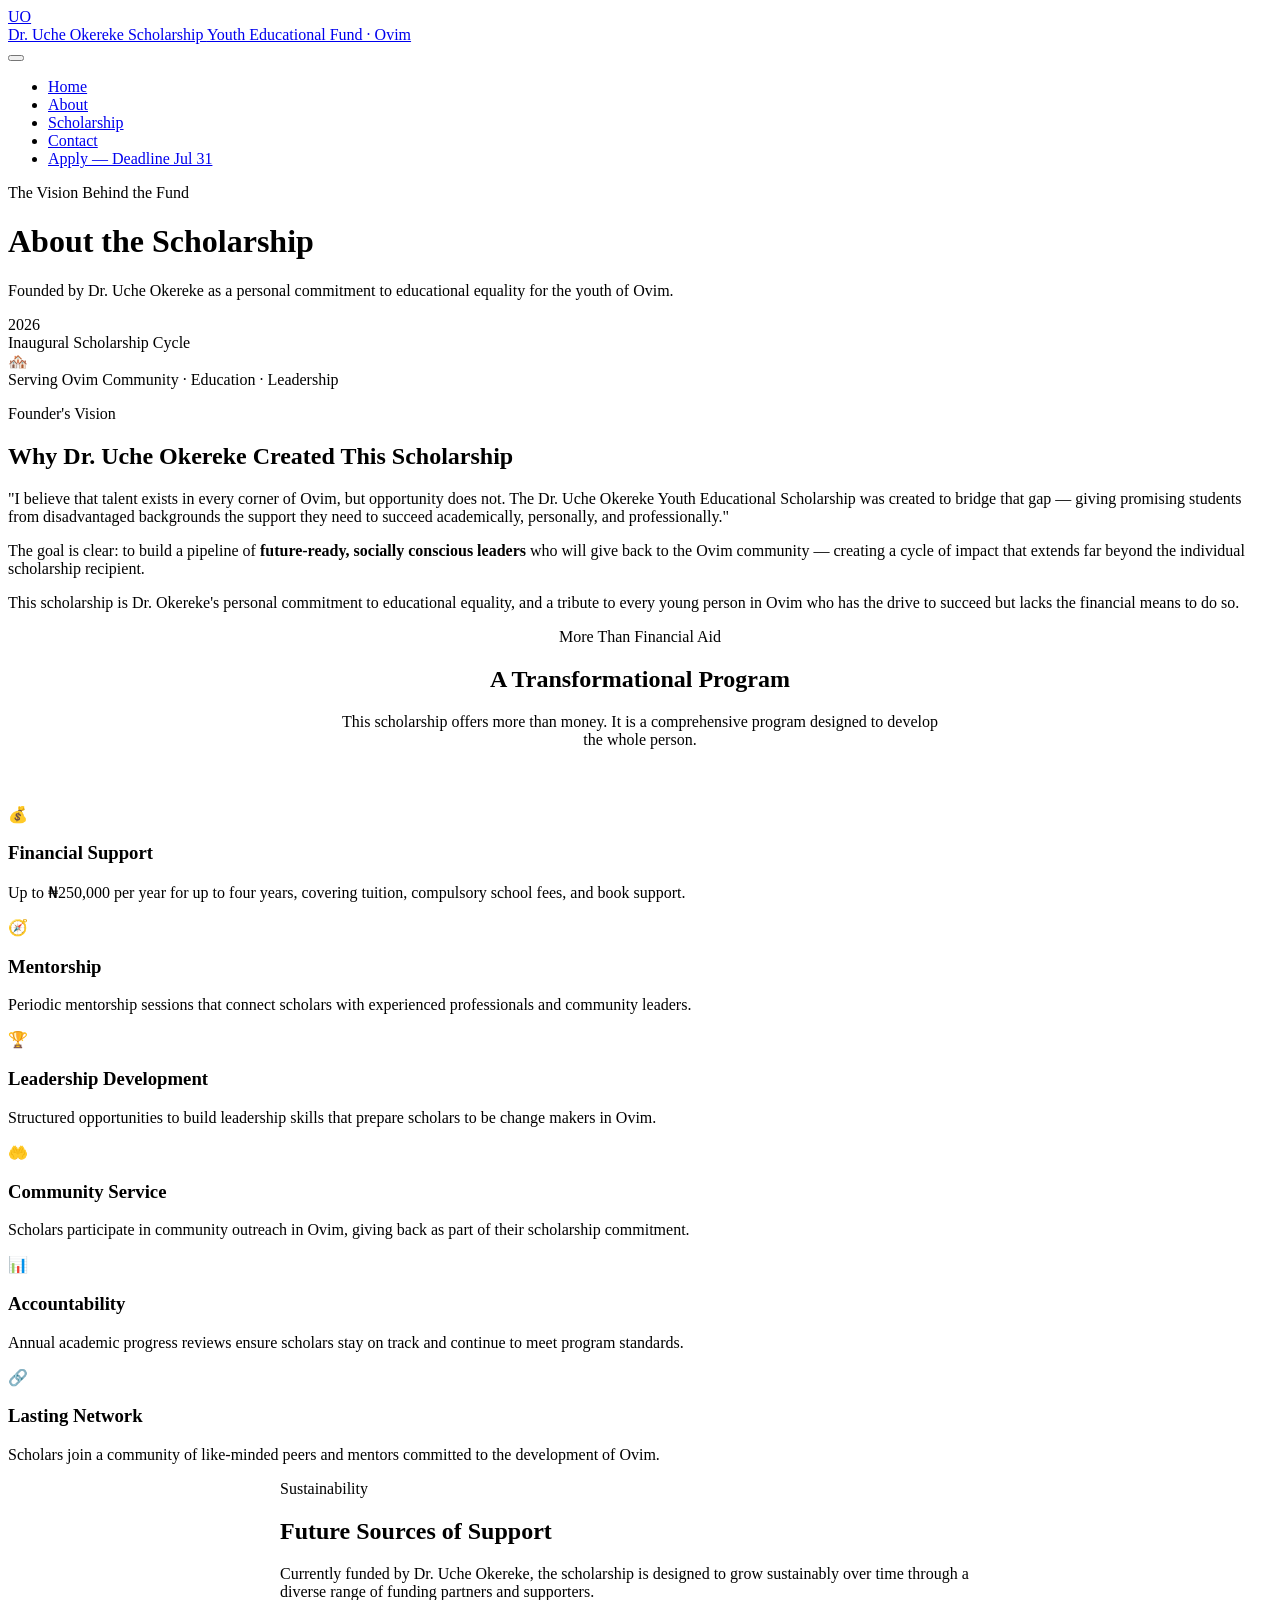
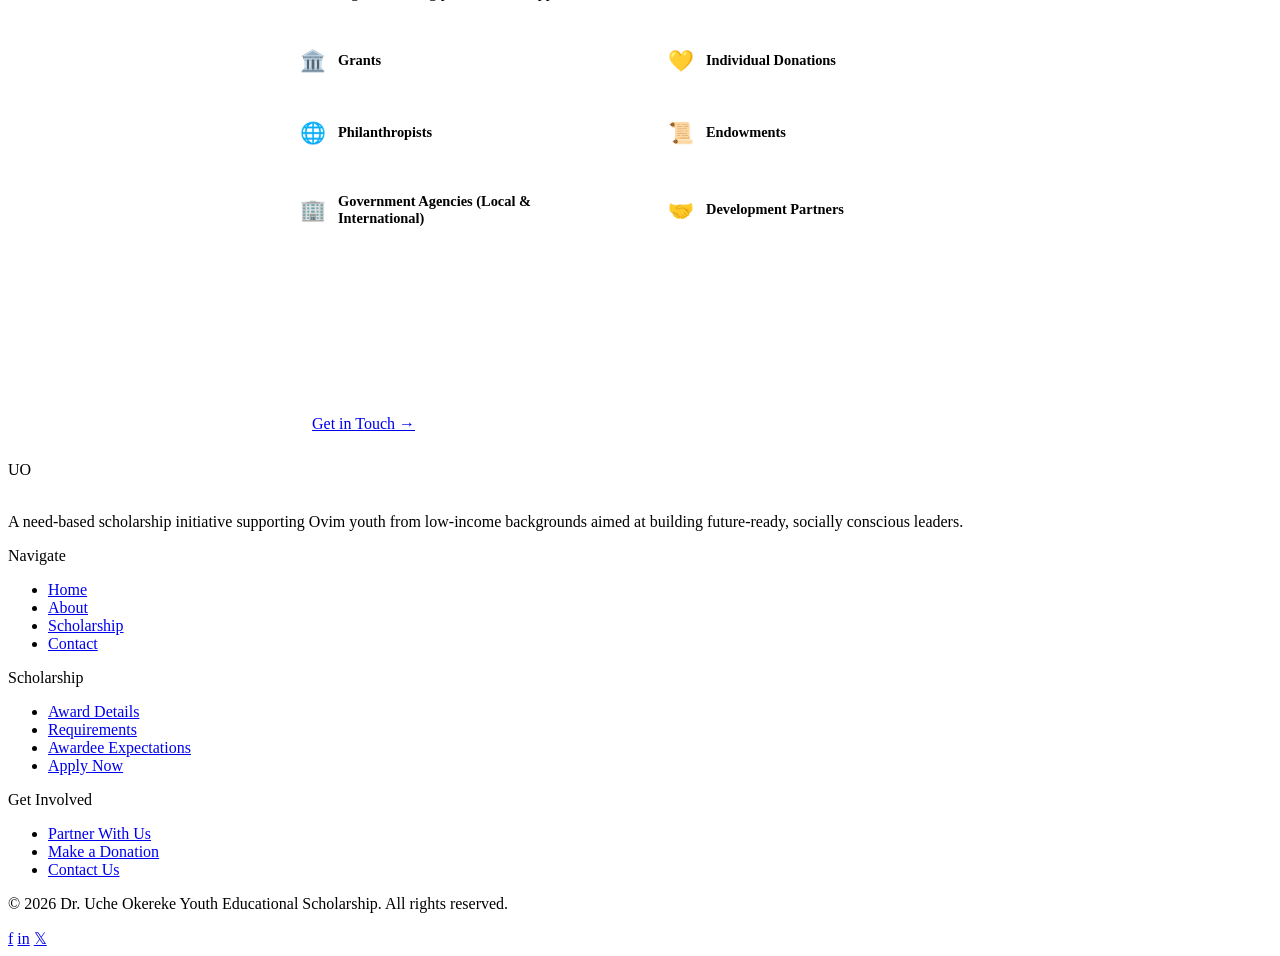
==== about.html @ 8c052008 "changes" ====
<!DOCTYPE html>
<html lang="en">
<head>
  <meta charset="UTF-8" />
  <meta name="viewport" content="width=device-width, initial-scale=1.0" />
  <title>About — Dr. Uche Okereke Youth Educational Scholarship</title>
  <meta name="description" content="Learn about Dr. Uche Okereke's vision to bridge the opportunity gap for Ovim youth through education." />
  <link rel="stylesheet" href="css/styles.css" />
  <link rel="icon" href="data:image/svg+xml,<svg xmlns='http://www.w3.org/2000/svg' viewBox='0 0 32 32'><rect width='32' height='32' rx='8' fill='%236c3fc5'/><text y='24' x='5' font-size='22'>🎓</text></svg>" />
</head>
<body>

  <nav class="navbar" role="navigation" aria-label="Main navigation">
    <div class="container">
      <a href="/" class="nav-logo">
        <div class="nav-logo__icon">UO</div>
        <div class="nav-logo__text">
          Dr. Uche Okereke Scholarship
          <span>Youth Educational Fund · Ovim</span>
        </div>
      </a>
      <button class="nav-toggle" id="navToggle" aria-label="Toggle menu" aria-expanded="false">
        <span></span><span></span><span></span>
      </button>
      <ul class="nav-links" id="navLinks" role="list">
        <li><a href="/">Home</a></li>
        <li><a href="/about" class="active">About</a></li>
        <li><a href="/scholarship">Scholarship</a></li>
        <li><a href="/contact">Contact</a></li>
        <li><a href="/application" class="btn btn--primary">Apply — Deadline Jul 31</a></li>
      </ul>
    </div>
  </nav>


  <div class="page-hero">
    <div class="container">
      <p class="eyebrow eyebrow--white">The Vision Behind the Fund</p>
      <h1>About the Scholarship</h1>
      <p>Founded by Dr. Uche Okereke as a personal commitment to educational equality for the youth of Ovim.</p>
    </div>
  </div>


  <!-- FOUNDER'S MESSAGE -->
  <section class="section">
    <div class="container">
      <div class="about-grid">

        <div class="about__visual fade-up">
          <div class="about__card">
            <div class="about__card-num">2026</div>
            <div class="about__card-label">Inaugural Scholarship Cycle</div>
          </div>
          <div class="about__badge">
            <div class="about__badge-icon">🏘️</div>
            <div class="about__badge-text">
              Serving Ovim
              <span>Community · Education · Leadership</span>
            </div>
          </div>
        </div>

        <div class="about__text fade-up">
          <p class="eyebrow">Founder's Vision</p>
          <h2>Why Dr. Uche Okereke Created This Scholarship</h2>
          <p>
            "I believe that talent exists in every corner of Ovim, but opportunity does not.
            The Dr. Uche Okereke Youth Educational Scholarship was created to bridge that gap —
            giving promising students from disadvantaged backgrounds the support they need to
            succeed academically, personally, and professionally."
          </p>
          <p>
            The goal is clear: to build a pipeline of <strong>future-ready, socially conscious leaders</strong>
            who will give back to the Ovim community — creating a cycle of impact that extends far
            beyond the individual scholarship recipient.
          </p>
          <p>
            This scholarship is Dr. Okereke's personal commitment to educational equality,
            and a tribute to every young person in Ovim who has the drive to succeed but
            lacks the financial means to do so.
          </p>
        </div>

      </div>
    </div>
  </section>


  <!-- WHAT MAKES IT DIFFERENT -->
  <section class="section section--alt">
    <div class="container">
      <div style="text-align:center;max-width:600px;margin:0 auto 56px;" class="fade-up">
        <p class="eyebrow">More Than Financial Aid</p>
        <h2>A Transformational Program</h2>
        <p>This scholarship offers more than money. It is a comprehensive program designed to develop the whole person.</p>
      </div>

      <div class="eligibility-grid fade-up-stagger">
        <div class="eligibility-card">
          <div class="eligibility-card__icon">💰</div>
          <h3>Financial Support</h3>
          <p>Up to ₦250,000 per year for up to four years, covering tuition, compulsory school fees, and book support.</p>
        </div>
        <div class="eligibility-card">
          <div class="eligibility-card__icon">🧭</div>
          <h3>Mentorship</h3>
          <p>Periodic mentorship sessions that connect scholars with experienced professionals and community leaders.</p>
        </div>
        <div class="eligibility-card">
          <div class="eligibility-card__icon">🏆</div>
          <h3>Leadership Development</h3>
          <p>Structured opportunities to build leadership skills that prepare scholars to be change makers in Ovim.</p>
        </div>
        <div class="eligibility-card">
          <div class="eligibility-card__icon">🤲</div>
          <h3>Community Service</h3>
          <p>Scholars participate in community outreach in Ovim, giving back as part of their scholarship commitment.</p>
        </div>
        <div class="eligibility-card">
          <div class="eligibility-card__icon">📊</div>
          <h3>Accountability</h3>
          <p>Annual academic progress reviews ensure scholars stay on track and continue to meet program standards.</p>
        </div>
        <div class="eligibility-card">
          <div class="eligibility-card__icon">🔗</div>
          <h3>Lasting Network</h3>
          <p>Scholars join a community of like-minded peers and mentors committed to the development of Ovim.</p>
        </div>
      </div>
    </div>
  </section>


  <!-- FUTURE OF THE FUND -->
  <section class="section">
    <div class="container">
      <div style="max-width:720px;margin:0 auto;" class="fade-up">
        <p class="eyebrow">Sustainability</p>
        <h2>Future Sources of Support</h2>
        <p style="margin-bottom:32px;">
          Currently funded by Dr. Uche Okereke, the scholarship is designed to grow sustainably
          over time through a diverse range of funding partners and supporters.
        </p>

        <div style="display:grid;grid-template-columns:1fr 1fr;gap:16px;">
          <div style="display:flex;align-items:center;gap:12px;padding:16px 20px;background:var(--off-white);border:1px solid var(--border);border-radius:var(--radius-sm);">
            <span style="font-size:1.3rem;">🏛️</span>
            <span style="font-weight:600;font-size:0.9rem;color:var(--text-dark);">Grants</span>
          </div>
          <div style="display:flex;align-items:center;gap:12px;padding:16px 20px;background:var(--off-white);border:1px solid var(--border);border-radius:var(--radius-sm);">
            <span style="font-size:1.3rem;">💛</span>
            <span style="font-weight:600;font-size:0.9rem;color:var(--text-dark);">Individual Donations</span>
          </div>
          <div style="display:flex;align-items:center;gap:12px;padding:16px 20px;background:var(--off-white);border:1px solid var(--border);border-radius:var(--radius-sm);">
            <span style="font-size:1.3rem;">🌐</span>
            <span style="font-weight:600;font-size:0.9rem;color:var(--text-dark);">Philanthropists</span>
          </div>
          <div style="display:flex;align-items:center;gap:12px;padding:16px 20px;background:var(--off-white);border:1px solid var(--border);border-radius:var(--radius-sm);">
            <span style="font-size:1.3rem;">📜</span>
            <span style="font-weight:600;font-size:0.9rem;color:var(--text-dark);">Endowments</span>
          </div>
          <div style="display:flex;align-items:center;gap:12px;padding:16px 20px;background:var(--off-white);border:1px solid var(--border);border-radius:var(--radius-sm);">
            <span style="font-size:1.3rem;">🏢</span>
            <span style="font-weight:600;font-size:0.9rem;color:var(--text-dark);">Government Agencies (Local &amp; International)</span>
          </div>
          <div style="display:flex;align-items:center;gap:12px;padding:16px 20px;background:var(--off-white);border:1px solid var(--border);border-radius:var(--radius-sm);">
            <span style="font-size:1.3rem;">🤝</span>
            <span style="font-weight:600;font-size:0.9rem;color:var(--text-dark);">Development Partners</span>
          </div>
        </div>

        <div style="margin-top:32px;padding:28px 32px;background:linear-gradient(135deg,var(--royal-blue),var(--vivid-purple));border-radius:var(--radius-md);color:white;">
          <h3 style="color:white;margin-bottom:10px;">Want to Support the Fund?</h3>
          <p style="color:rgba(255,255,255,0.85);margin-bottom:20px;font-size:0.95rem;">
            Partner with us to help more Ovim youth access the education they deserve.
            Every contribution, large or small, changes a life.
          </p>
          <a href="/contact" class="btn btn--white">Get in Touch →</a>
        </div>
      </div>
    </div>
  </section>


  <!-- FOOTER -->
  <footer class="footer">
    <div class="container">
      <div class="footer-grid">
        <div class="footer-brand">
          <div class="nav-logo" style="margin-bottom:12px;">
            <div class="nav-logo__icon">UO</div>
            <div class="nav-logo__text" style="color:white;">
              Dr. Uche Okereke Scholarship
              <span style="color:rgba(255,255,255,0.4);">Youth Educational Fund · Ovim</span>
            </div>
          </div>
          <p>A need-based scholarship initiative supporting Ovim youth from low-income backgrounds aimed at building future-ready, socially conscious leaders.</p>
        </div>
        <div>
          <div class="footer-col__title">Navigate</div>
          <ul class="footer-col__links">
            <li><a href="/">Home</a></li>
            <li><a href="/about">About</a></li>
            <li><a href="/scholarship">Scholarship</a></li>
            <li><a href="/contact">Contact</a></li>
          </ul>
        </div>
        <div>
          <div class="footer-col__title">Scholarship</div>
          <ul class="footer-col__links">
            <li><a href="/scholarship">Award Details</a></li>
            <li><a href="/scholarship#requirements">Requirements</a></li>
            <li><a href="/scholarship#expectations">Awardee Expectations</a></li>
            <li><a href="/application">Apply Now</a></li>
          </ul>
        </div>
        <div>
          <div class="footer-col__title">Get Involved</div>
          <ul class="footer-col__links">
            <li><a href="/contact">Partner With Us</a></li>
            <li><a href="/contact">Make a Donation</a></li>
            <li><a href="/contact">Contact Us</a></li>
          </ul>
        </div>
      </div>
      <div class="footer-bottom">
        <p>© 2026 Dr. Uche Okereke Youth Educational Scholarship. All rights reserved.</p>
        <div class="social-links">
          <a href="#" class="social-link" aria-label="Facebook">f</a>
          <a href="#" class="social-link" aria-label="Instagram">in</a>
          <a href="#" class="social-link" aria-label="Twitter">𝕏</a>
        </div>
      </div>
    </div>
  </footer>

  <script src="js/main.js"></script>
</body>
</html>
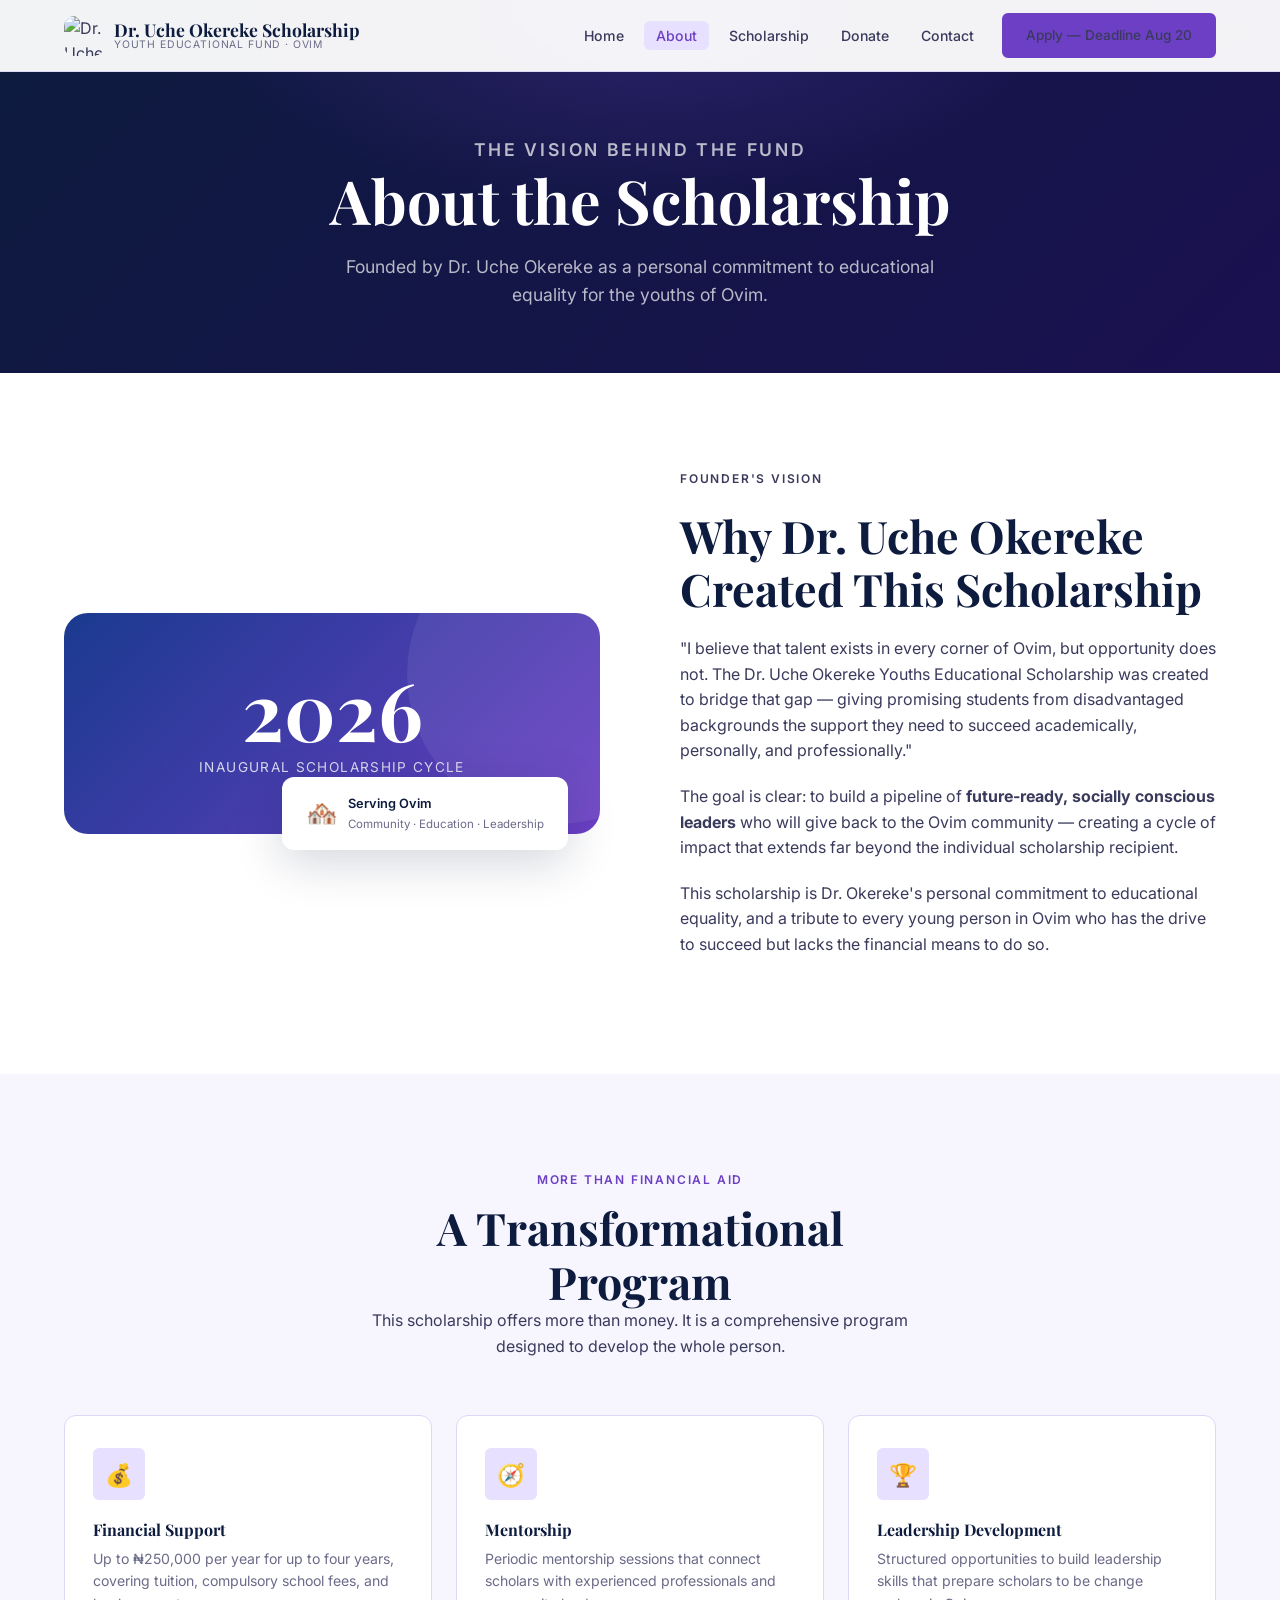
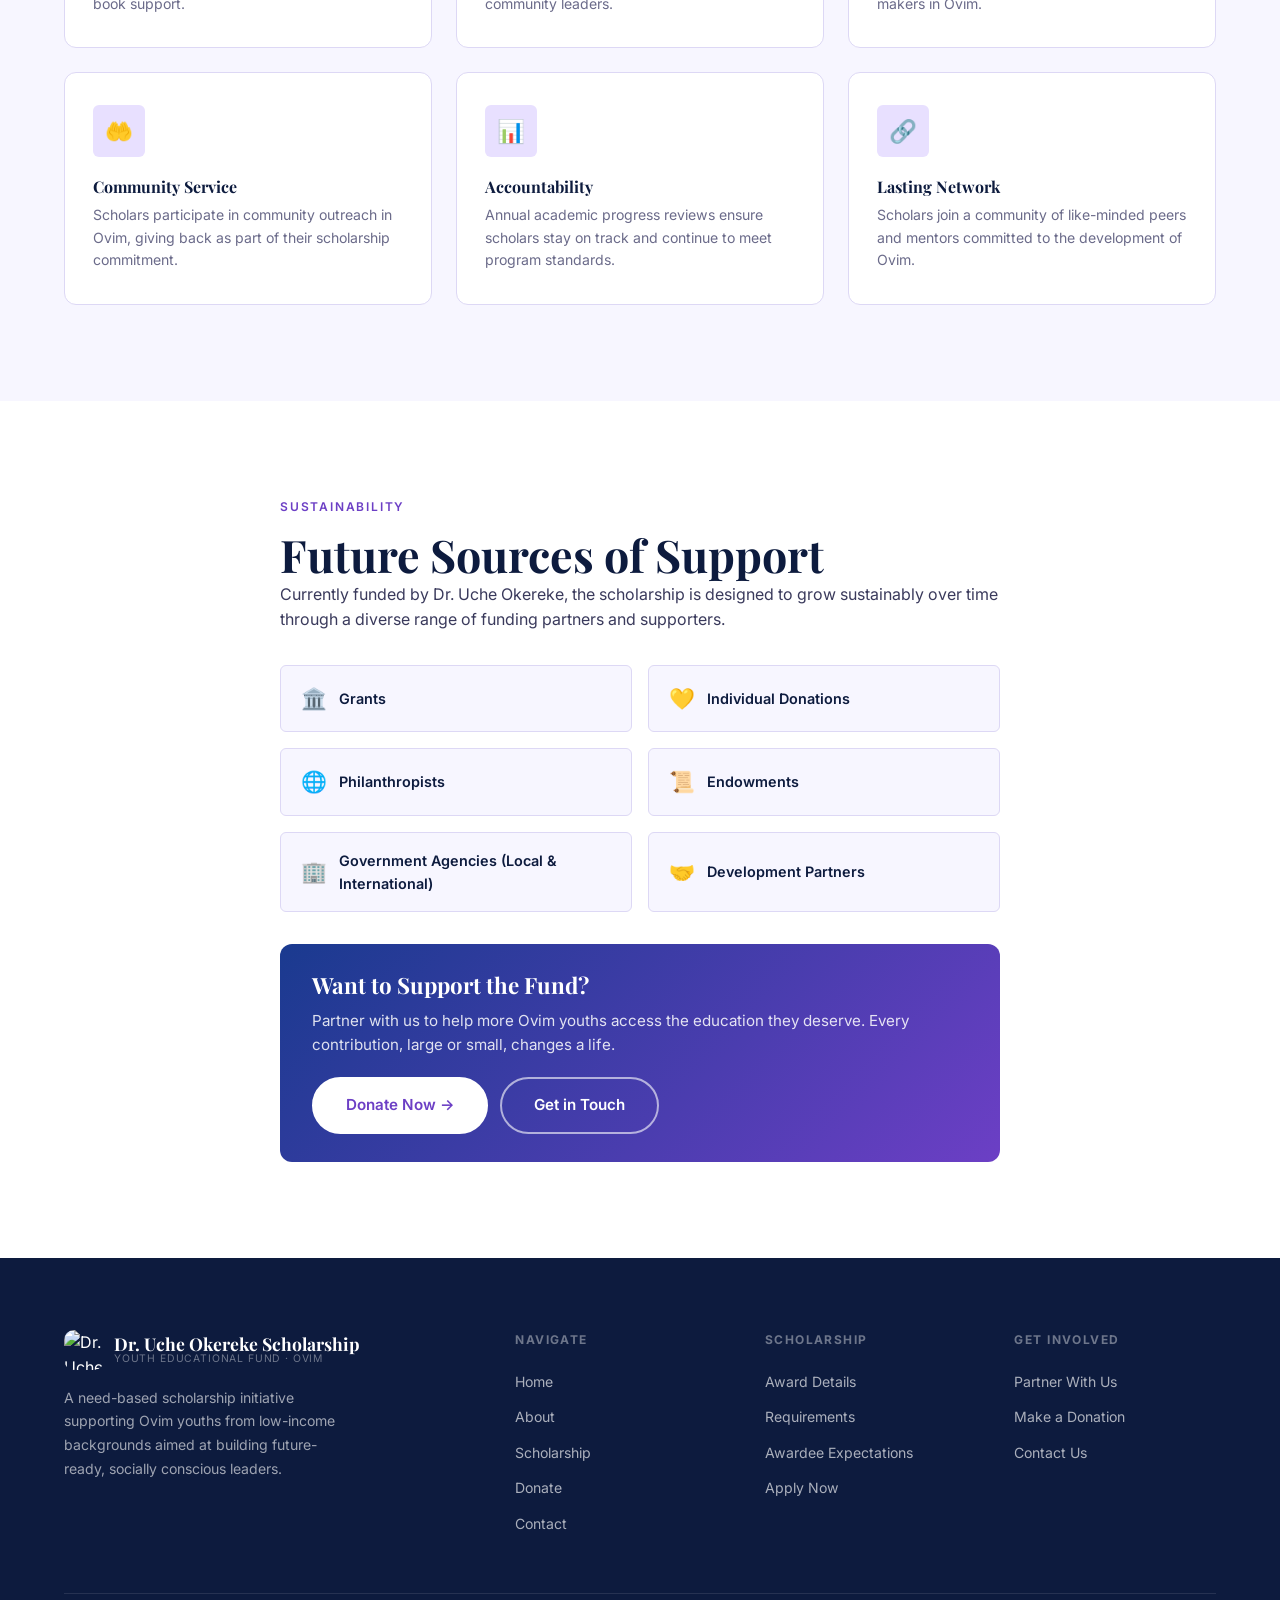
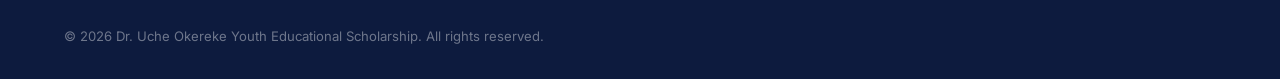
==== commit 9dee3872: "cropped white bg favicon" ====
--- a/about.html
+++ b/about.html
@@ -6,14 +6,15 @@
   <title>About — Dr. Uche Okereke Youth Educational Scholarship</title>
   <meta name="description" content="Learn about Dr. Uche Okereke's vision to bridge the opportunity gap for Ovim youth through education." />
   <link rel="stylesheet" href="css/styles.css" />
-  <link rel="icon" href="data:image/svg+xml,<svg xmlns='http://www.w3.org/2000/svg' viewBox='0 0 32 32'><rect width='32' height='32' rx='8' fill='%236c3fc5'/><text y='24' x='5' font-size='22'>🎓</text></svg>" />
+  <link rel="icon" type="image/png" sizes="32x32" href="/assets/favicon-32x32.png">
+  <link rel="icon" type="image/png" sizes="16x16" href="/assets/favicon-16x16.png">
 </head>
 <body>
 
   <nav class="navbar" role="navigation" aria-label="Main navigation">
     <div class="container">
       <a href="/" class="nav-logo">
-        <div class="nav-logo__icon">UO</div>
+        <div class="nav-logo__icon"><img src="/assets/favicon-32x32.png" alt="Dr. Uche Okereke Scholarship logo" width="40" height="40"></div>
         <div class="nav-logo__text">
           Dr. Uche Okereke Scholarship
           <span>Youth Educational Fund · Ovim</span>
@@ -26,8 +27,9 @@
         <li><a href="/">Home</a></li>
         <li><a href="/about" class="active">About</a></li>
         <li><a href="/scholarship">Scholarship</a></li>
+        <li><a href="/donate">Donate</a></li>
         <li><a href="/contact">Contact</a></li>
-        <li><a href="/application" class="btn btn--primary">Apply — Deadline Jul 31</a></li>
+        <li><a href="/application" class="btn btn--primary">Apply — Deadline Aug 20</a></li>
       </ul>
     </div>
   </nav>
@@ -37,7 +39,7 @@
     <div class="container">
       <p class="eyebrow eyebrow--white">The Vision Behind the Fund</p>
       <h1>About the Scholarship</h1>
-      <p>Founded by Dr. Uche Okereke as a personal commitment to educational equality for the youth of Ovim.</p>
+      <p>Founded by Dr. Uche Okereke as a personal commitment to educational equality for the youths of Ovim.</p>
     </div>
   </div>
 
@@ -66,7 +68,7 @@
           <h2>Why Dr. Uche Okereke Created This Scholarship</h2>
           <p>
             "I believe that talent exists in every corner of Ovim, but opportunity does not.
-            The Dr. Uche Okereke Youth Educational Scholarship was created to bridge that gap —
+            The Dr. Uche Okereke Youths Educational Scholarship was created to bridge that gap —
             giving promising students from disadvantaged backgrounds the support they need to
             succeed academically, personally, and professionally."
           </p>
@@ -173,10 +175,13 @@
         <div style="margin-top:32px;padding:28px 32px;background:linear-gradient(135deg,var(--royal-blue),var(--vivid-purple));border-radius:var(--radius-md);color:white;">
           <h3 style="color:white;margin-bottom:10px;">Want to Support the Fund?</h3>
           <p style="color:rgba(255,255,255,0.85);margin-bottom:20px;font-size:0.95rem;">
-            Partner with us to help more Ovim youth access the education they deserve.
+            Partner with us to help more Ovim youths access the education they deserve.
             Every contribution, large or small, changes a life.
           </p>
-          <a href="/contact" class="btn btn--white">Get in Touch →</a>
+          <div style="display:flex;gap:12px;flex-wrap:wrap;">
+            <a href="/donate" class="btn btn--white">Donate Now →</a>
+            <a href="/contact" class="btn btn--outline-white">Get in Touch</a>
+          </div>
         </div>
       </div>
     </div>
@@ -189,13 +194,13 @@
       <div class="footer-grid">
         <div class="footer-brand">
           <div class="nav-logo" style="margin-bottom:12px;">
-            <div class="nav-logo__icon">UO</div>
+            <div class="nav-logo__icon"><img src="/assets/favicon-32x32.png" alt="Dr. Uche Okereke Scholarship logo" width="40" height="40"></div>
             <div class="nav-logo__text" style="color:white;">
               Dr. Uche Okereke Scholarship
               <span style="color:rgba(255,255,255,0.4);">Youth Educational Fund · Ovim</span>
             </div>
           </div>
-          <p>A need-based scholarship initiative supporting Ovim youth from low-income backgrounds aimed at building future-ready, socially conscious leaders.</p>
+          <p>A need-based scholarship initiative supporting Ovim youths from low-income backgrounds aimed at building future-ready, socially conscious leaders.</p>
         </div>
         <div>
           <div class="footer-col__title">Navigate</div>
@@ -203,7 +208,8 @@
             <li><a href="/">Home</a></li>
             <li><a href="/about">About</a></li>
             <li><a href="/scholarship">Scholarship</a></li>
-            <li><a href="/contact">Contact</a></li>
+            <li><a href="/donate">Donate</a></li>
+        <li><a href="/contact">Contact</a></li>
           </ul>
         </div>
         <div>
@@ -219,18 +225,18 @@
           <div class="footer-col__title">Get Involved</div>
           <ul class="footer-col__links">
             <li><a href="/contact">Partner With Us</a></li>
-            <li><a href="/contact">Make a Donation</a></li>
+            <li><a href="/donate">Make a Donation</a></li>
             <li><a href="/contact">Contact Us</a></li>
           </ul>
         </div>
       </div>
       <div class="footer-bottom">
         <p>© 2026 Dr. Uche Okereke Youth Educational Scholarship. All rights reserved.</p>
-        <div class="social-links">
+        <!--<div class="social-links">
           <a href="#" class="social-link" aria-label="Facebook">f</a>
           <a href="#" class="social-link" aria-label="Instagram">in</a>
           <a href="#" class="social-link" aria-label="Twitter">𝕏</a>
-        </div>
+        </div>-->
       </div>
     </div>
   </footer>
--- a/css/styles.css
+++ b/css/styles.css
@@ -0,0 +1,978 @@
+/* ============================================================
+   SCHOLARSHIP FOUNDATION — Global Styles
+   Color Scheme: Blue · Purple · White
+   ============================================================ */
+
+/* ---------- Google Fonts ---------- */
+@import url('https://fonts.googleapis.com/css2?family=Playfair+Display:wght@600;700&family=Inter:wght@300;400;500;600&display=swap');
+
+/* ---------- CSS Variables ---------- */
+:root {
+  --deep-navy:    #0d1b3e;   /* primary dark */
+  --royal-blue:   #1a3a8f;   /* primary blue */
+  --mid-blue:     #2756c8;   /* accent blue */
+  --vivid-purple: #6c3fc5;   /* signature purple */
+  --soft-purple:  #9b72e8;   /* light purple */
+  --lavender:     #e8e0ff;   /* tint / background accent */
+  --white:        #ffffff;
+  --off-white:    #f7f6ff;   /* very subtle purple tint */
+  --text-dark:    #0d1b3e;
+  --text-body:    #3a3a5c;
+  --text-muted:   #6b6b8a;
+  --border:       #ddd8f5;
+
+  --display-font: 'Playfair Display', Georgia, serif;
+  --body-font:    'Inter', system-ui, sans-serif;
+
+  --radius-sm: 6px;
+  --radius-md: 12px;
+  --radius-lg: 24px;
+  --shadow:    0 4px 24px rgba(108, 63, 197, 0.12);
+  --shadow-lg: 0 12px 48px rgba(13, 27, 62, 0.18);
+
+  --nav-height: 72px;
+  --max-width:  1200px;
+}
+
+/* ---------- Reset ---------- */
+*, *::before, *::after { box-sizing: border-box; margin: 0; padding: 0; }
+html { scroll-behavior: smooth; }
+body {
+  font-family: var(--body-font);
+  color: var(--text-body);
+  background: var(--white);
+  line-height: 1.6;
+  -webkit-font-smoothing: antialiased;
+}
+img { max-width: 100%; display: block; }
+a { color: inherit; text-decoration: none; }
+ul { list-style: none; }
+
+/* ---------- Utility ---------- */
+.container { width: 90%; max-width: var(--max-width); margin: 0 auto; }
+.section { padding: 96px 0; }
+.section--alt { background: var(--off-white); }
+.section--dark { background: var(--deep-navy); color: var(--white); }
+
+.eyebrow {
+  font-family: var(--body-font);
+  font-size: 0.75rem;
+  font-weight: 600;
+  letter-spacing: 0.15em;
+  text-transform: uppercase;
+  color: var(--vivid-purple);
+  margin-bottom: 12px;
+}
+.eyebrow--white { color: var(--soft-purple); }
+
+h1, h2, h3, h4 { font-family: var(--display-font); color: var(--text-dark); line-height: 1.2; }
+.section--dark h1,
+.section--dark h2,
+.section--dark h3 { color: var(--white); }
+
+h1 { font-size: clamp(2.4rem, 5vw, 3.8rem); }
+h2 { font-size: clamp(1.8rem, 3.5vw, 2.8rem); }
+h3 { font-size: 1.4rem; }
+
+p { font-size: 1rem; color: var(--text-body); }
+.section--dark p { color: rgba(255,255,255,0.8); }
+
+/* ---------- Buttons ---------- */
+.btn {
+  display: inline-flex;
+  align-items: center;
+  gap: 8px;
+  padding: 14px 32px;
+  border-radius: 50px;
+  font-family: var(--body-font);
+  font-size: 0.95rem;
+  font-weight: 600;
+  cursor: pointer;
+  border: 2px solid transparent;
+  transition: all 0.25s ease;
+  white-space: nowrap;
+}
+.btn--primary {
+  background: var(--vivid-purple);
+  color: var(--white);
+  border-color: var(--vivid-purple);
+}
+.btn--primary:hover {
+  background: #5a2fa8;
+  border-color: #5a2fa8;
+  transform: translateY(-2px);
+  box-shadow: 0 8px 24px rgba(108,63,197,0.35);
+}
+.btn--outline {
+  background: transparent;
+  color: var(--vivid-purple);
+  border-color: var(--vivid-purple);
+}
+.btn--outline:hover {
+  background: var(--vivid-purple);
+  color: var(--white);
+  transform: translateY(-2px);
+}
+.btn--white {
+  background: var(--white);
+  color: var(--vivid-purple);
+  border-color: var(--white);
+}
+.btn--white:hover {
+  background: var(--lavender);
+  transform: translateY(-2px);
+}
+.btn--outline-white {
+  background: transparent;
+  color: var(--white);
+  border-color: rgba(255,255,255,0.6);
+}
+.btn--outline-white:hover {
+  background: rgba(255,255,255,0.12);
+  border-color: var(--white);
+}
+
+/* ---------- Navigation ---------- */
+.navbar {
+  position: fixed;
+  top: 0; left: 0; right: 0;
+  height: var(--nav-height);
+  background: rgba(255,255,255,0.95);
+  backdrop-filter: blur(12px);
+  -webkit-backdrop-filter: blur(12px);
+  border-bottom: 1px solid var(--border);
+  z-index: 1000;
+  display: flex;
+  align-items: center;
+}
+.navbar .container {
+  display: flex;
+  align-items: center;
+  justify-content: space-between;
+  width: 90%;
+}
+.nav-logo {
+  display: flex;
+  align-items: center;
+  gap: 10px;
+}
+.nav-logo__icon {
+  width: 40px; height: 40px;
+  border-radius: 10px;
+  display: flex; align-items: center; justify-content: center;
+  overflow: hidden;
+  flex-shrink: 0;
+}
+.nav-logo__icon img {
+  width: 100%; height: 100%;
+  object-fit: cover;
+  display: block;
+}
+.nav-logo__text {
+  font-family: var(--display-font);
+  font-size: 1.1rem;
+  font-weight: 700;
+  color: var(--deep-navy);
+  line-height: 1.1;
+}
+.nav-logo__text span { display: block; font-size: 0.65rem; font-family: var(--body-font); color: var(--text-muted); font-weight: 400; letter-spacing: 0.08em; text-transform: uppercase; }
+
+.nav-links {
+  display: flex;
+  align-items: center;
+  gap: 8px;
+}
+.nav-links a {
+  font-size: 0.88rem;
+  font-weight: 500;
+  color: var(--text-body);
+  padding: 6px 12px;
+  border-radius: var(--radius-sm);
+  transition: all 0.2s;
+}
+.nav-links a:hover, .nav-links a.active {
+  color: var(--vivid-purple);
+  background: var(--lavender);
+}
+.nav-links .btn { margin-left: 8px; padding: 10px 22px; font-size: 0.85rem; }
+
+.nav-toggle {
+  display: none;
+  background: none; border: none; cursor: pointer;
+  flex-direction: column; gap: 5px; padding: 4px;
+}
+.nav-toggle span {
+  display: block; width: 24px; height: 2px;
+  background: var(--deep-navy);
+  transition: all 0.3s;
+  border-radius: 2px;
+}
+
+/* ---------- Hero ---------- */
+.hero {
+  min-height: 100vh;
+  display: flex;
+  align-items: center;
+  position: relative;
+  overflow: hidden;
+  padding-top: var(--nav-height);
+  background: linear-gradient(135deg, var(--deep-navy) 0%, #1a1050 50%, #2d1280 100%);
+}
+.hero::before {
+  content: '';
+  position: absolute;
+  inset: 0;
+  background:
+    radial-gradient(ellipse 60% 60% at 80% 20%, rgba(108,63,197,0.35) 0%, transparent 60%),
+    radial-gradient(ellipse 40% 50% at 20% 80%, rgba(27,58,143,0.4) 0%, transparent 55%);
+  pointer-events: none;
+}
+/* Floating orb decoration */
+.hero__orb {
+  position: absolute;
+  border-radius: 50%;
+  filter: blur(60px);
+  pointer-events: none;
+  animation: float 8s ease-in-out infinite;
+}
+.hero__orb--1 {
+  width: 400px; height: 400px;
+  background: rgba(108,63,197,0.25);
+  top: -100px; right: 5%;
+  animation-delay: 0s;
+}
+.hero__orb--2 {
+  width: 280px; height: 280px;
+  background: rgba(39,86,200,0.2);
+  bottom: 5%; left: 10%;
+  animation-delay: -4s;
+}
+@keyframes float {
+  0%, 100% { transform: translateY(0) scale(1); }
+  50%       { transform: translateY(-30px) scale(1.05); }
+}
+
+.hero__content {
+  position: relative;
+  z-index: 1;
+  max-width: 700px;
+  padding: 80px 0;
+}
+.hero__tag {
+  display: inline-flex;
+  align-items: center;
+  gap: 8px;
+  background: rgba(255,255,255,0.1);
+  border: 1px solid rgba(255,255,255,0.2);
+  color: var(--soft-purple);
+  font-size: 0.78rem;
+  font-weight: 600;
+  letter-spacing: 0.12em;
+  text-transform: uppercase;
+  padding: 6px 16px;
+  border-radius: 50px;
+  margin-bottom: 28px;
+}
+.hero__tag::before { content: '★'; font-size: 0.65rem; }
+.hero h1 { color: var(--white); margin-bottom: 24px; }
+.hero h1 em {
+  font-style: normal;
+  background: linear-gradient(90deg, var(--soft-purple), #c3a8ff);
+  -webkit-background-clip: text;
+  -webkit-text-fill-color: transparent;
+  background-clip: text;
+}
+.hero__sub {
+  font-size: 1.15rem;
+  color: rgba(255,255,255,0.75);
+  margin-bottom: 44px;
+  max-width: 560px;
+  line-height: 1.7;
+}
+.hero__actions { display: flex; gap: 16px; flex-wrap: wrap; }
+.hero__stats {
+  display: flex;
+  gap: 48px;
+  margin-top: 64px;
+  padding-top: 40px;
+  border-top: 1px solid rgba(255,255,255,0.12);
+  flex-wrap: wrap;
+}
+.hero__stat-num {
+  font-family: var(--display-font);
+  font-size: 2.2rem;
+  font-weight: 700;
+  color: var(--white);
+  line-height: 1;
+}
+.hero__stat-label {
+  font-size: 0.8rem;
+  color: rgba(255,255,255,0.55);
+  margin-top: 4px;
+  text-transform: uppercase;
+  letter-spacing: 0.08em;
+}
+
+/* ---------- Mission Strip ---------- */
+.mission-strip {
+  background: linear-gradient(90deg, var(--royal-blue), var(--vivid-purple));
+  padding: 24px 0;
+  overflow: hidden;
+}
+.mission-strip__inner {
+  display: flex;
+  align-items: center;
+  justify-content: center;
+  gap: 60px;
+  flex-wrap: wrap;
+}
+.mission-strip__item {
+  display: flex;
+  align-items: center;
+  gap: 12px;
+  color: white;
+}
+.mission-strip__item-icon {
+  font-size: 1.4rem;
+}
+.mission-strip__item-text {
+  font-size: 0.9rem;
+  font-weight: 500;
+}
+
+/* ---------- About Section ---------- */
+.about-grid {
+  display: grid;
+  grid-template-columns: 1fr 1fr;
+  gap: 80px;
+  align-items: center;
+}
+.about__visual {
+  position: relative;
+}
+.about__card {
+  background: linear-gradient(135deg, var(--royal-blue), var(--vivid-purple));
+  border-radius: var(--radius-lg);
+  padding: 56px 40px;
+  color: white;
+  text-align: center;
+  position: relative;
+  overflow: hidden;
+}
+.about__card::after {
+  content: '';
+  position: absolute;
+  top: -40%; right: -20%;
+  width: 300px; height: 300px;
+  border-radius: 50%;
+  background: rgba(255,255,255,0.07);
+}
+.about__card-num {
+  font-family: var(--display-font);
+  font-size: 5rem;
+  font-weight: 700;
+  line-height: 1;
+  margin-bottom: 8px;
+}
+.about__card-label { font-size: 0.85rem; opacity: 0.8; text-transform: uppercase; letter-spacing: 0.1em; }
+.about__badge {
+  position: absolute;
+  bottom: -16px; right: 32px;
+  background: var(--white);
+  border-radius: var(--radius-md);
+  padding: 16px 24px;
+  box-shadow: var(--shadow-lg);
+  display: flex; align-items: center; gap: 10px;
+}
+.about__badge-icon { font-size: 1.6rem; }
+.about__badge-text { font-size: 0.8rem; font-weight: 600; color: var(--text-dark); }
+.about__badge-text span { display: block; font-weight: 400; color: var(--text-muted); font-size: 0.72rem; }
+
+.about__text h2 { margin-bottom: 20px; }
+.about__text p { margin-bottom: 20px; color: var(--text-body); }
+.about__values {
+  display: grid;
+  grid-template-columns: 1fr 1fr;
+  gap: 16px;
+  margin-top: 32px;
+}
+.about__value-item {
+  display: flex;
+  align-items: flex-start;
+  gap: 12px;
+  padding: 16px;
+  background: var(--off-white);
+  border-radius: var(--radius-md);
+  border: 1px solid var(--border);
+}
+.about__value-icon { font-size: 1.3rem; flex-shrink: 0; margin-top: 2px; }
+.about__value-title { font-weight: 600; font-size: 0.85rem; color: var(--text-dark); }
+.about__value-desc { font-size: 0.78rem; color: var(--text-muted); margin-top: 2px; }
+
+/* ---------- Eligibility ---------- */
+.eligibility-grid {
+  display: grid;
+  grid-template-columns: repeat(auto-fit, minmax(280px, 1fr));
+  gap: 24px;
+  margin-top: 56px;
+}
+.eligibility-card {
+  background: var(--white);
+  border: 1px solid var(--border);
+  border-radius: var(--radius-md);
+  padding: 32px 28px;
+  transition: all 0.3s ease;
+  position: relative;
+  overflow: hidden;
+}
+.eligibility-card::before {
+  content: '';
+  position: absolute;
+  top: 0; left: 0; right: 0;
+  height: 3px;
+  background: linear-gradient(90deg, var(--royal-blue), var(--vivid-purple));
+  transform: scaleX(0);
+  transform-origin: left;
+  transition: transform 0.3s ease;
+}
+.eligibility-card:hover { box-shadow: var(--shadow); transform: translateY(-4px); border-color: var(--soft-purple); }
+.eligibility-card:hover::before { transform: scaleX(1); }
+.eligibility-card__icon {
+  width: 52px; height: 52px;
+  background: var(--lavender);
+  border-radius: var(--radius-sm);
+  display: flex; align-items: center; justify-content: center;
+  font-size: 1.4rem;
+  margin-bottom: 20px;
+}
+.eligibility-card h3 { font-size: 1rem; margin-bottom: 8px; }
+.eligibility-card p { font-size: 0.88rem; color: var(--text-muted); line-height: 1.6; }
+
+/* ---------- Process Steps ---------- */
+.process-steps {
+  display: grid;
+  grid-template-columns: repeat(auto-fit, minmax(220px, 1fr));
+  gap: 0;
+  margin-top: 56px;
+  position: relative;
+}
+.process-steps::before {
+  content: '';
+  position: absolute;
+  top: 36px; left: 10%; right: 10%;
+  height: 2px;
+  background: linear-gradient(90deg, var(--royal-blue), var(--vivid-purple));
+}
+.step {
+  text-align: center;
+  padding: 0 24px;
+  position: relative;
+  z-index: 1;
+}
+.step__num {
+  width: 72px; height: 72px;
+  background: linear-gradient(135deg, var(--royal-blue), var(--vivid-purple));
+  border-radius: 50%;
+  display: flex; align-items: center; justify-content: center;
+  font-family: var(--display-font);
+  font-size: 1.3rem;
+  font-weight: 700;
+  color: white;
+  margin: 0 auto 24px;
+  box-shadow: 0 0 0 6px var(--white), 0 0 0 8px var(--lavender);
+}
+.step h3 { margin-bottom: 10px; font-size: 1rem; }
+.step p { font-size: 0.85rem; color: var(--text-muted); }
+
+/* ---------- Application Page ---------- */
+.application-layout {
+  display: grid;
+  grid-template-columns: 1fr 360px;
+  gap: 48px;
+  align-items: start;
+  padding-top: calc(var(--nav-height) + 48px);
+}
+
+.application-form-wrap {
+  background: var(--white);
+  border: 1px solid var(--border);
+  border-radius: var(--radius-lg);
+  padding: 48px;
+  box-shadow: var(--shadow);
+}
+.form-title { margin-bottom: 8px; }
+.form-subtitle { color: var(--text-muted); margin-bottom: 40px; font-size: 0.95rem; }
+
+.form-section {
+  margin-bottom: 40px;
+  padding-bottom: 40px;
+  border-bottom: 1px solid var(--border);
+}
+.form-section:last-of-type { border-bottom: none; margin-bottom: 0; }
+.form-section__title {
+  font-family: var(--display-font);
+  font-size: 1.1rem;
+  color: var(--deep-navy);
+  margin-bottom: 24px;
+  padding-bottom: 12px;
+  border-bottom: 2px solid var(--lavender);
+  display: flex;
+  align-items: center;
+  gap: 10px;
+}
+.form-section__title .section-icon { font-size: 1.1rem; }
+
+.form-row { display: grid; grid-template-columns: 1fr 1fr; gap: 20px; }
+.dob-row { display: grid; grid-template-columns: 0.8fr 1.3fr 0.9fr; gap: 8px; }
+.form-group { margin-bottom: 20px; }
+.form-group label {
+  display: block;
+  font-size: 0.82rem;
+  font-weight: 600;
+  color: var(--text-dark);
+  margin-bottom: 6px;
+  text-transform: uppercase;
+  letter-spacing: 0.06em;
+}
+.form-group label .required { color: var(--vivid-purple); margin-left: 2px; }
+
+.form-group input:not([type="checkbox"]):not([type="radio"]):not([type="file"]),
+.form-group select,
+.form-group textarea {
+  width: 100%;
+  padding: 12px 16px;
+  border: 1.5px solid var(--border);
+  border-radius: var(--radius-sm);
+  font-family: var(--body-font);
+  font-size: 0.92rem;
+  color: var(--text-dark);
+  background: var(--white);
+  transition: all 0.2s;
+  outline: none;
+  -webkit-appearance: none;
+}
+
+/* Checkboxes and radios — never get the full-width input treatment */
+.form-group input[type="checkbox"],
+.form-group input[type="radio"] {
+  width: auto;
+  padding: 0;
+  border: none;
+  background: none;
+  -webkit-appearance: auto;
+  appearance: auto;
+  flex-shrink: 0;
+  width: 18px;
+  height: 18px;
+  margin-top: 2px;
+  accent-color: var(--vivid-purple);
+  cursor: pointer;
+  position: static; /* prevent any accidental absolute positioning bleed */
+  z-index: auto;
+}
+.form-group input:focus,
+.form-group select:focus,
+.form-group textarea:focus {
+  border-color: var(--vivid-purple);
+  box-shadow: 0 0 0 3px rgba(108,63,197,0.12);
+}
+.form-group input.error,
+.form-group select.error,
+.form-group textarea.error { border-color: #e74c3c; }
+.form-group .error-msg { font-size: 0.78rem; color: #e74c3c; margin-top: 4px; display: none; }
+.form-group.has-error .error-msg { display: block; }
+
+/* Bytescale upload button status feedback */
+.bs-upload-status {
+  font-size: 0.82rem;
+  margin-top: 8px;
+  color: var(--text-muted);
+}
+.bs-upload-status.uploaded { color: #22c55e; font-weight: 600; }
+.bs-upload-status.failed { color: #e74c3c; font-weight: 600; }
+.bs-upload-group.has-error .bs-upload-btn { border-color: #e74c3c; }
+
+.form-group textarea { min-height: 100px; resize: vertical; }
+.form-group select { cursor: pointer; background-image: url("data:image/svg+xml,%3Csvg xmlns='http://www.w3.org/2000/svg' width='12' height='8' viewBox='0 0 12 8'%3E%3Cpath d='M1 1l5 5 5-5' stroke='%236b6b8a' stroke-width='1.5' fill='none' stroke-linecap='round'/%3E%3C/svg%3E"); background-repeat: no-repeat; background-position: right 14px center; padding-right: 40px; }
+
+.form-hint { font-size: 0.78rem; color: var(--text-muted); margin-top: 4px; }
+
+.radio-group, .checkbox-group {
+  display: flex;
+  flex-direction: column;
+  gap: 10px;
+}
+.radio-item, .checkbox-item {
+  display: flex;
+  align-items: flex-start;
+  gap: 12px;
+  cursor: pointer;
+  font-size: 0.9rem;
+  color: var(--text-body);
+  padding: 10px 14px;
+  border-radius: var(--radius-sm);
+  transition: background 0.15s;
+  user-select: none;
+}
+.radio-item:hover, .checkbox-item:hover {
+  background: var(--lavender);
+}
+.radio-item input, .checkbox-item input {
+  /* reset any inherited input styles */
+  width: 18px !important;
+  height: 18px !important;
+  min-width: 18px;
+  padding: 0 !important;
+  border: none !important;
+  background: none !important;
+  box-shadow: none !important;
+  margin-top: 2px;
+  flex-shrink: 0;
+  accent-color: var(--vivid-purple);
+  cursor: pointer;
+  position: static !important;
+  -webkit-appearance: auto !important;
+  appearance: auto !important;
+  z-index: auto !important;
+}
+
+.file-upload {
+  border: 2px dashed var(--border);
+  border-radius: var(--radius-md);
+  padding: 32px;
+  text-align: center;
+  cursor: pointer;
+  transition: all 0.2s;
+  position: relative;
+  overflow: hidden; /* contain the absolute file input inside this box only */
+  z-index: 0;
+}
+.file-upload:hover, .file-upload.dragover {
+  border-color: var(--vivid-purple);
+  background: var(--lavender);
+}
+.file-upload input[type="file"] {
+  position: absolute;
+  inset: 0;
+  opacity: 0;
+  cursor: pointer;
+  border: none;
+  box-shadow: none;
+  padding: 0;
+}
+.file-upload input[type="file"]:focus { box-shadow: none; }
+.file-upload__icon { font-size: 2rem; margin-bottom: 10px; }
+.file-upload__text { font-size: 0.88rem; color: var(--text-muted); }
+.file-upload__text strong { color: var(--vivid-purple); }
+.file-upload__hint { font-size: 0.75rem; color: var(--text-muted); margin-top: 6px; }
+.file-name-display { font-size: 0.82rem; color: var(--vivid-purple); margin-top: 8px; font-weight: 500; }
+
+/* Progress bar */
+.form-progress {
+  display: flex;
+  align-items: center;
+  gap: 0;
+  margin-bottom: 40px;
+}
+.progress-step {
+  display: flex;
+  align-items: center;
+  flex: 1;
+}
+.progress-step__dot {
+  width: 32px; height: 32px;
+  border-radius: 50%;
+  background: var(--border);
+  border: 2px solid var(--border);
+  display: flex; align-items: center; justify-content: center;
+  font-size: 0.75rem;
+  font-weight: 700;
+  color: var(--text-muted);
+  flex-shrink: 0;
+  transition: all 0.3s;
+}
+.progress-step.active .progress-step__dot {
+  background: var(--vivid-purple);
+  border-color: var(--vivid-purple);
+  color: white;
+}
+.progress-step.done .progress-step__dot {
+  background: var(--royal-blue);
+  border-color: var(--royal-blue);
+  color: white;
+}
+.progress-step__line {
+  flex: 1;
+  height: 2px;
+  background: var(--border);
+  transition: background 0.3s;
+}
+.progress-step.done .progress-step__line { background: var(--royal-blue); }
+.progress-step__label {
+  display: none;
+}
+
+/* Sidebar */
+.application-sidebar { display: flex; flex-direction: column; gap: 24px; }
+.sidebar-card {
+  background: var(--white);
+  border: 1px solid var(--border);
+  border-radius: var(--radius-md);
+  padding: 28px 24px;
+  box-shadow: var(--shadow);
+}
+.sidebar-card__title {
+  font-family: var(--display-font);
+  font-size: 1rem;
+  color: var(--deep-navy);
+  margin-bottom: 16px;
+  display: flex; align-items: center; gap: 8px;
+}
+.sidebar-card--cta {
+  background: linear-gradient(135deg, var(--royal-blue), var(--vivid-purple));
+  border: none;
+  color: white;
+}
+.sidebar-card--cta .sidebar-card__title { color: white; }
+.sidebar-card--cta p { color: rgba(255,255,255,0.85); font-size: 0.88rem; }
+.requirements-list { display: flex; flex-direction: column; gap: 12px; }
+.req-item { display: flex; align-items: flex-start; gap: 10px; }
+.req-check { color: #22c55e; font-size: 1rem; flex-shrink: 0; margin-top: 1px; }
+.req-text { font-size: 0.85rem; color: var(--text-body); line-height: 1.5; }
+.deadline-date {
+  font-family: var(--display-font);
+  font-size: 1.8rem;
+  color: white;
+  font-weight: 700;
+  margin: 12px 0 4px;
+}
+.deadline-label { font-size: 0.75rem; opacity: 0.7; text-transform: uppercase; letter-spacing: 0.08em; }
+
+.form-submit-area {
+  margin-top: 40px;
+  padding-top: 32px;
+  border-top: 1px solid var(--border);
+  display: flex;
+  justify-content: space-between;
+  align-items: center;
+  gap: 16px;
+  flex-wrap: wrap;
+}
+.form-submit-area .btn { min-width: 160px; justify-content: center; }
+
+/* Success message */
+.success-message {
+  display: none;
+  text-align: center;
+  padding: 60px 40px;
+}
+.success-message__icon { font-size: 4rem; margin-bottom: 20px; }
+.success-message h2 { color: var(--deep-navy); margin-bottom: 12px; }
+.success-message p { color: var(--text-muted); max-width: 400px; margin: 0 auto 28px; }
+
+/* ---------- Page Hero (inner pages) ---------- */
+.page-hero {
+  background: linear-gradient(135deg, var(--deep-navy) 0%, #1a1050 100%);
+  padding: calc(var(--nav-height) + 64px) 0 64px;
+  text-align: center;
+  position: relative;
+  overflow: hidden;
+}
+.page-hero::before {
+  content: '';
+  position: absolute;
+  inset: 0;
+  background: radial-gradient(ellipse 50% 80% at 50% 0%, rgba(108,63,197,0.3) 0%, transparent 70%);
+}
+.page-hero .container { position: relative; z-index: 1; }
+.page-hero h1 { color: white; margin-bottom: 16px; }
+.page-hero p { color: rgba(255,255,255,0.7); font-size: 1.1rem; max-width: 600px; margin: 0 auto; }
+
+/* ---------- Scholarship Details ---------- */
+.award-cards {
+  display: grid;
+  grid-template-columns: repeat(auto-fit, minmax(200px, 1fr));
+  gap: 24px;
+  margin: 48px 0;
+}
+.award-card {
+  background: var(--white);
+  border: 1px solid var(--border);
+  border-radius: var(--radius-md);
+  padding: 32px 24px;
+  text-align: center;
+  transition: all 0.3s;
+}
+.award-card:hover { box-shadow: var(--shadow); transform: translateY(-4px); }
+.award-card__icon { font-size: 2.2rem; margin-bottom: 16px; }
+.award-card__value {
+  font-family: var(--display-font);
+  font-size: 1.6rem;
+  font-weight: 700;
+  color: var(--deep-navy);
+  margin-bottom: 6px;
+}
+.award-card__label { font-size: 0.82rem; color: var(--text-muted); }
+
+/* ---------- Contact ---------- */
+.contact-grid {
+  display: grid;
+  grid-template-columns: 1fr 1fr;
+  gap: 64px;
+  align-items: start;
+}
+.contact-info__item {
+  display: flex;
+  align-items: flex-start;
+  gap: 16px;
+  padding: 24px 0;
+  border-bottom: 1px solid var(--border);
+}
+.contact-info__item:last-child { border-bottom: none; }
+.contact-info__icon {
+  width: 44px; height: 44px;
+  background: var(--lavender);
+  border-radius: var(--radius-sm);
+  display: flex; align-items: center; justify-content: center;
+  font-size: 1.1rem;
+  flex-shrink: 0;
+}
+.contact-info__title { font-weight: 600; font-size: 0.9rem; color: var(--text-dark); margin-bottom: 4px; }
+.contact-info__value { font-size: 0.88rem; color: var(--text-muted); }
+
+/* ---------- Footer ---------- */
+.footer {
+  background: var(--deep-navy);
+  color: white;
+  padding: 72px 0 32px;
+}
+.footer-grid {
+  display: grid;
+  grid-template-columns: 2fr 1fr 1fr 1fr;
+  gap: 48px;
+  margin-bottom: 56px;
+}
+.footer-brand p { color: rgba(255,255,255,0.6); font-size: 0.88rem; margin-top: 16px; max-width: 280px; line-height: 1.7; }
+.footer-col__title { font-size: 0.75rem; font-weight: 700; text-transform: uppercase; letter-spacing: 0.12em; color: rgba(255,255,255,0.4); margin-bottom: 20px; }
+.footer-col__links { display: flex; flex-direction: column; gap: 10px; }
+.footer-col__links a { font-size: 0.88rem; color: rgba(255,255,255,0.65); transition: color 0.2s; }
+.footer-col__links a:hover { color: var(--soft-purple); }
+.footer-bottom {
+  padding-top: 32px;
+  border-top: 1px solid rgba(255,255,255,0.1);
+  display: flex;
+  justify-content: space-between;
+  align-items: center;
+  flex-wrap: wrap;
+  gap: 16px;
+}
+.footer-bottom p { font-size: 0.82rem; color: rgba(255,255,255,0.4); }
+.social-links { display: flex; gap: 12px; }
+.social-link {
+  width: 36px; height: 36px;
+  border-radius: 50%;
+  border: 1px solid rgba(255,255,255,0.2);
+  display: flex; align-items: center; justify-content: center;
+  font-size: 0.9rem;
+  color: rgba(255,255,255,0.6);
+  transition: all 0.2s;
+}
+.social-link:hover { border-color: var(--soft-purple); color: var(--soft-purple); background: rgba(155,114,232,0.12); }
+
+/* ---------- Notification Toast ---------- */
+.toast {
+  position: fixed;
+  bottom: 32px; right: 32px;
+  background: var(--deep-navy);
+  color: white;
+  padding: 16px 24px;
+  border-radius: var(--radius-md);
+  box-shadow: var(--shadow-lg);
+  font-size: 0.9rem;
+  z-index: 9999;
+  transform: translateY(100px);
+  opacity: 0;
+  transition: all 0.4s cubic-bezier(0.34, 1.56, 0.64, 1);
+  display: flex;
+  align-items: center;
+  gap: 10px;
+  max-width: 360px;
+}
+.toast.show { transform: translateY(0); opacity: 1; }
+.toast.toast--success { border-left: 4px solid #22c55e; }
+.toast.toast--error { border-left: 4px solid #ef4444; }
+
+/* ---------- Mobile Nav ---------- */
+@media (max-width: 900px) {
+  .nav-links {
+    position: fixed;
+    top: var(--nav-height); left: 0; right: 0;
+    background: white;
+    flex-direction: column;
+    align-items: stretch;
+    padding: 20px 24px 28px;
+    border-bottom: 1px solid var(--border);
+    box-shadow: var(--shadow-lg);
+    transform: translateY(-120%);
+    transition: transform 0.35s cubic-bezier(0.4, 0, 0.2, 1);
+    z-index: 999;
+  }
+  .nav-links.open { transform: translateY(0); }
+  .nav-links a { padding: 10px 4px; border-radius: 0; border-bottom: 1px solid var(--border); }
+  .nav-links a:last-child { border-bottom: none; }
+  .nav-links .btn { margin: 12px 0 0; width: 100%; justify-content: center; }
+  .nav-toggle { display: flex; }
+  .nav-toggle.open span:nth-child(1) { transform: translateY(7px) rotate(45deg); }
+  .nav-toggle.open span:nth-child(2) { opacity: 0; }
+  .nav-toggle.open span:nth-child(3) { transform: translateY(-7px) rotate(-45deg); }
+}
+
+@media (max-width: 1024px) {
+  .about-grid { grid-template-columns: 1fr; gap: 48px; }
+  .about__visual { max-width: 460px; }
+  .application-layout { grid-template-columns: 1fr; }
+  .application-sidebar { order: -1; }
+  .contact-grid { grid-template-columns: 1fr; }
+  .footer-grid { grid-template-columns: 1fr 1fr; gap: 32px; }
+}
+
+@media (max-width: 640px) {
+  .section { padding: 64px 0; }
+  .hero__stats { gap: 28px; }
+  .process-steps::before { display: none; }
+  .form-row { grid-template-columns: 1fr; }
+  .dob-row { grid-template-columns: 0.75fr 1.3fr 0.95fr; gap: 6px; }
+  .dob-row select { padding-left: 10px; padding-right: 28px; background-position: right 8px center; font-size: 0.85rem; }
+  .about__values { grid-template-columns: 1fr; }
+  .application-form-wrap { padding: 28px 20px; }
+  .footer-grid { grid-template-columns: 1fr; }
+  .hero__actions { flex-direction: column; }
+  .hero__actions .btn { width: 100%; justify-content: center; }
+}
+
+/* ---------- Animations ---------- */
+.fade-up {
+  opacity: 0;
+  transform: translateY(32px);
+  transition: opacity 0.6s ease, transform 0.6s ease;
+}
+.fade-up.visible { opacity: 1; transform: translateY(0); }
+
+/* Stagger children */
+.fade-up-stagger > * {
+  opacity: 0;
+  transform: translateY(24px);
+  transition: opacity 0.5s ease, transform 0.5s ease;
+}
+.fade-up-stagger.visible > *:nth-child(1) { opacity: 1; transform: none; transition-delay: 0s; }
+.fade-up-stagger.visible > *:nth-child(2) { opacity: 1; transform: none; transition-delay: 0.1s; }
+.fade-up-stagger.visible > *:nth-child(3) { opacity: 1; transform: none; transition-delay: 0.2s; }
+.fade-up-stagger.visible > *:nth-child(4) { opacity: 1; transform: none; transition-delay: 0.3s; }
+.fade-up-stagger.visible > *:nth-child(5) { opacity: 1; transform: none; transition-delay: 0.4s; }
+.fade-up-stagger.visible > *:nth-child(6) { opacity: 1; transform: none; transition-delay: 0.5s; }
+
+/* Reduced motion */
+@media (prefers-reduced-motion: reduce) {
+  *, .fade-up, .fade-up-stagger > * { transition: none !important; animation: none !important; }
+  .fade-up, .fade-up-stagger > * { opacity: 1; transform: none; }
+}
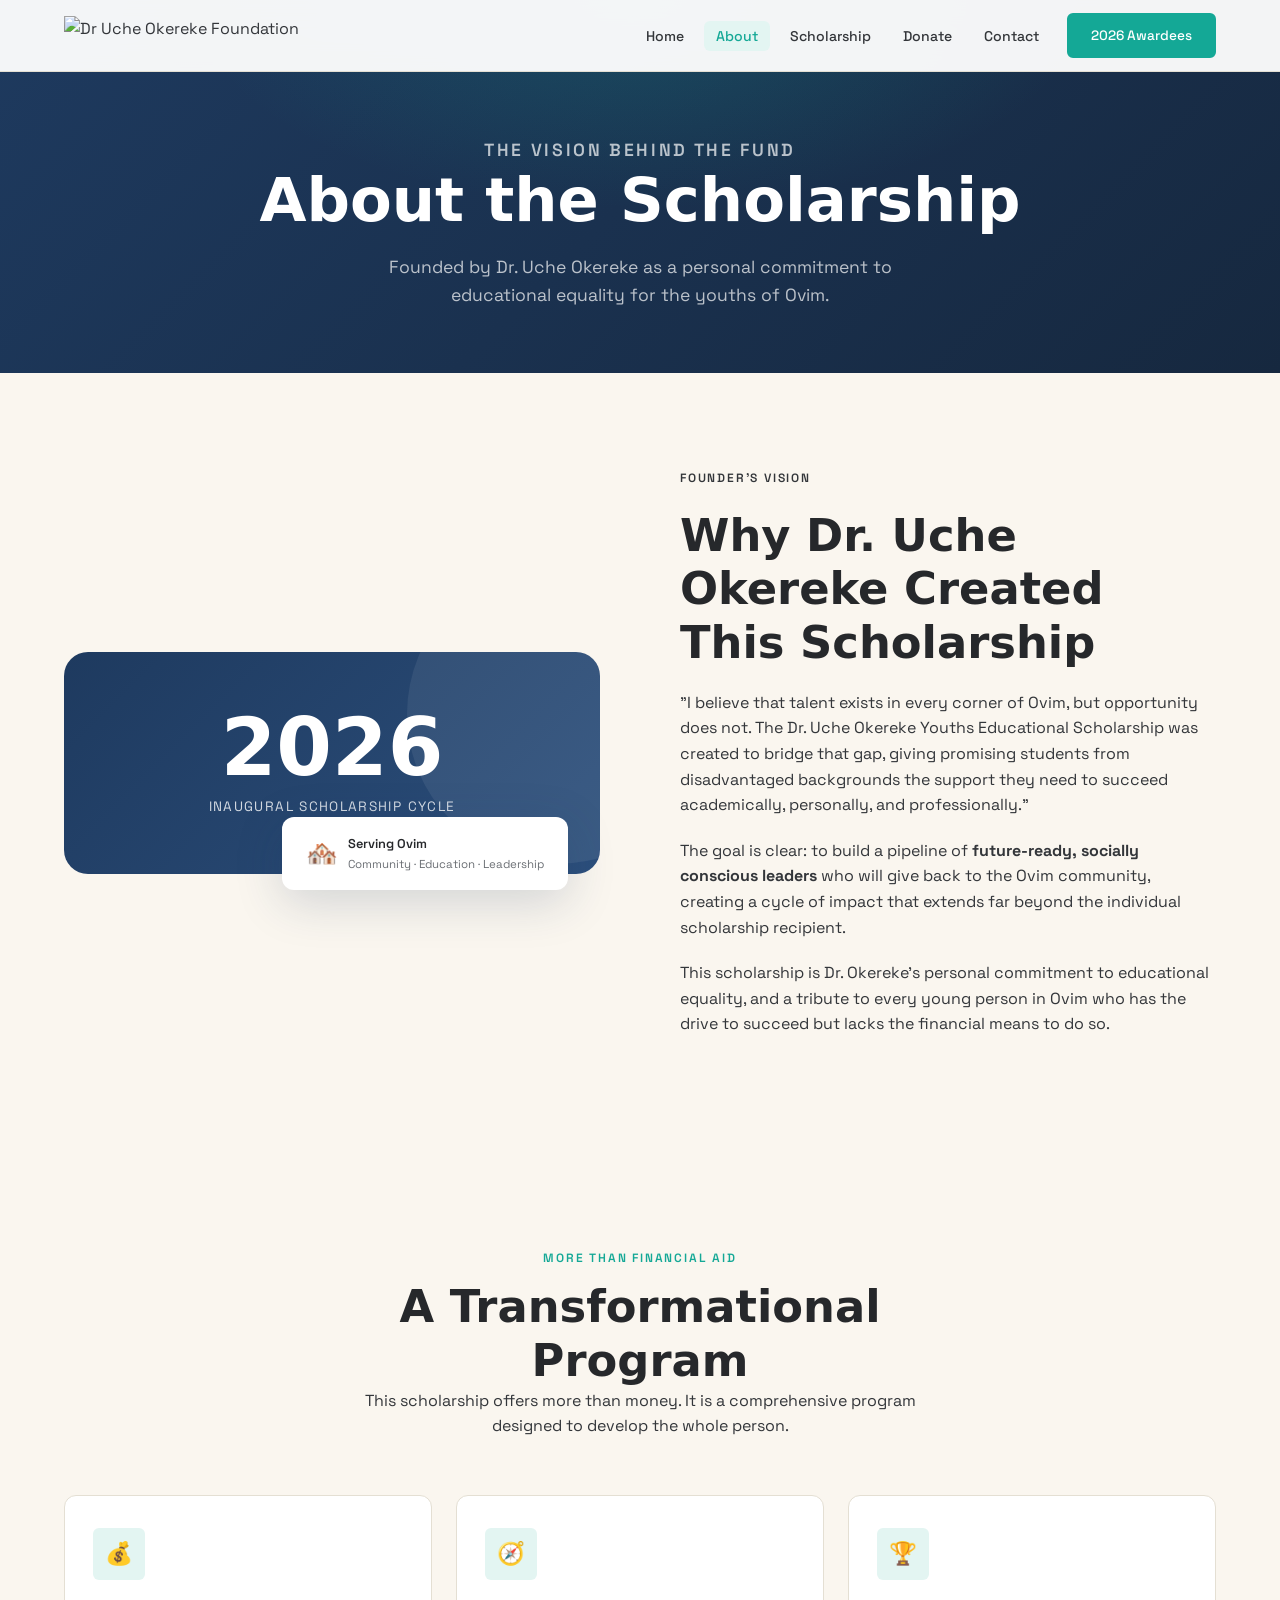
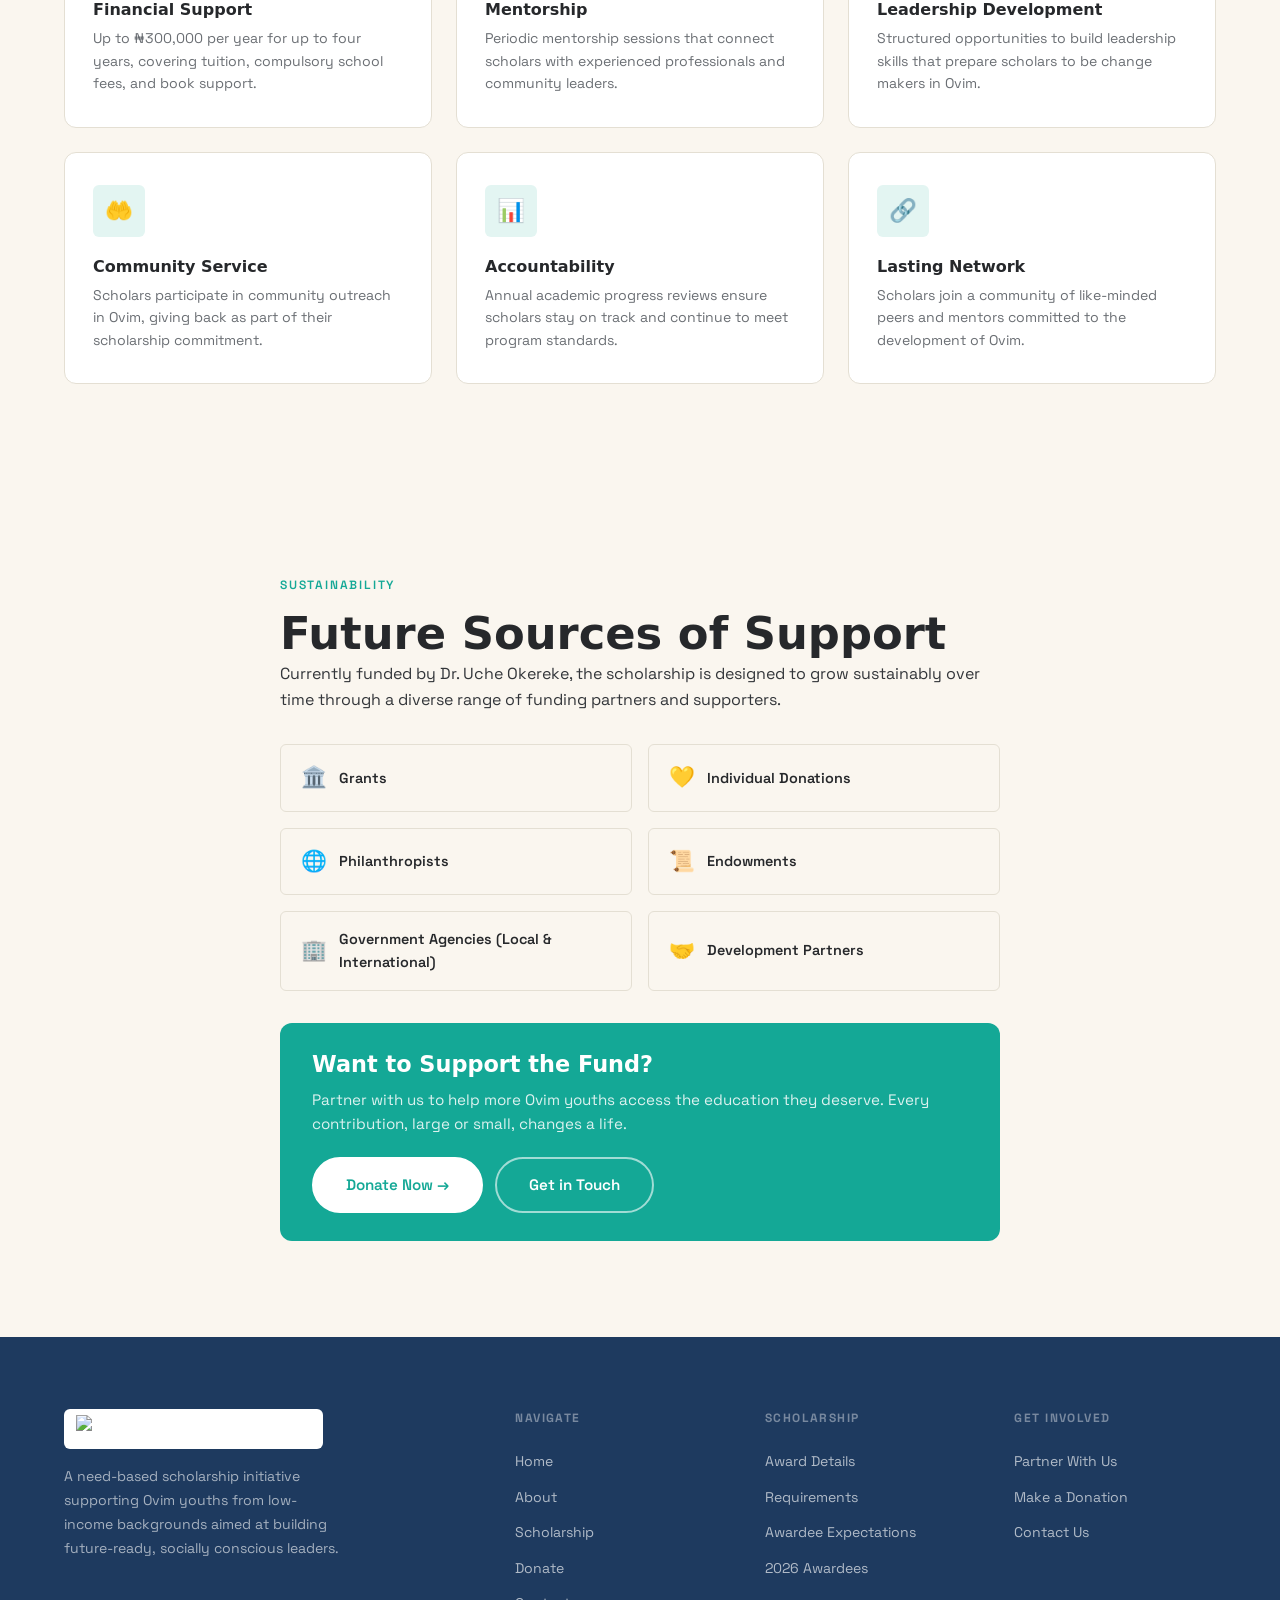
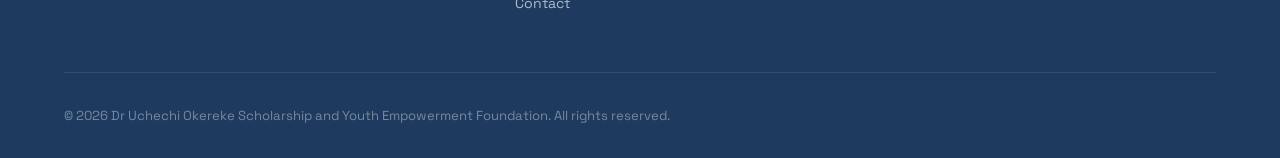
==== commit d8d4f078: "changes to date and end of 2026 application timeline + peak of 2026 cohort, new cohort to be announc" ====
--- a/about.html
+++ b/about.html
@@ -3,7 +3,8 @@
 <head>
   <meta charset="UTF-8" />
   <meta name="viewport" content="width=device-width, initial-scale=1.0" />
-  <title>About — Dr. Uche Okereke Youth Educational Scholarship</title>
+  <title>About | Dr. Uche Okereke Youth Educational Fund</title>
+  <meta property="og:site_name" content="Dr Uchechi Okereke Scholarship and Youth Empowerment Foundation">
   <meta name="description" content="Learn about Dr. Uche Okereke's vision to bridge the opportunity gap for Ovim youth through education." />
   <link rel="stylesheet" href="css/styles.css" />
   <link rel="icon" type="image/png" sizes="32x32" href="/assets/favicon-32x32.png">
@@ -14,11 +15,7 @@
   <nav class="navbar" role="navigation" aria-label="Main navigation">
     <div class="container">
       <a href="/" class="nav-logo">
-        <div class="nav-logo__icon"><img src="/assets/favicon-32x32.png" alt="Dr. Uche Okereke Scholarship logo" width="40" height="40"></div>
-        <div class="nav-logo__text">
-          Dr. Uche Okereke Scholarship
-          <span>Youth Educational Fund · Ovim</span>
-        </div>
+        <img src="/assets/duof-logo.png" alt="Dr Uche Okereke Foundation" class="nav-logo__full">
       </a>
       <button class="nav-toggle" id="navToggle" aria-label="Toggle menu" aria-expanded="false">
         <span></span><span></span><span></span>
@@ -29,7 +26,7 @@
         <li><a href="/scholarship">Scholarship</a></li>
         <li><a href="/donate">Donate</a></li>
         <li><a href="/contact">Contact</a></li>
-        <li><a href="/application" class="btn btn--primary">Apply — Deadline Aug 20</a></li>
+        <li><a href="/awardees" class="btn btn--primary">2026 Awardees</a></li>
       </ul>
     </div>
   </nav>
@@ -68,13 +65,12 @@
           <h2>Why Dr. Uche Okereke Created This Scholarship</h2>
           <p>
             "I believe that talent exists in every corner of Ovim, but opportunity does not.
-            The Dr. Uche Okereke Youths Educational Scholarship was created to bridge that gap —
-            giving promising students from disadvantaged backgrounds the support they need to
+            The Dr. Uche Okereke Youths Educational Scholarship was created to bridge that gap, giving promising students from disadvantaged backgrounds the support they need to
             succeed academically, personally, and professionally."
           </p>
           <p>
             The goal is clear: to build a pipeline of <strong>future-ready, socially conscious leaders</strong>
-            who will give back to the Ovim community — creating a cycle of impact that extends far
+            who will give back to the Ovim community, creating a cycle of impact that extends far
             beyond the individual scholarship recipient.
           </p>
           <p>
@@ -102,7 +98,7 @@
         <div class="eligibility-card">
           <div class="eligibility-card__icon">💰</div>
           <h3>Financial Support</h3>
-          <p>Up to ₦250,000 per year for up to four years, covering tuition, compulsory school fees, and book support.</p>
+          <p>Up to ₦300,000 per year for up to four years, covering tuition, compulsory school fees, and book support.</p>
         </div>
         <div class="eligibility-card">
           <div class="eligibility-card__icon">🧭</div>
@@ -172,7 +168,7 @@
           </div>
         </div>
 
-        <div style="margin-top:32px;padding:28px 32px;background:linear-gradient(135deg,var(--royal-blue),var(--vivid-purple));border-radius:var(--radius-md);color:white;">
+        <div style="margin-top:32px;padding:28px 32px;background:var(--vivid-purple);border-radius:var(--radius-md);color:white;">
           <h3 style="color:white;margin-bottom:10px;">Want to Support the Fund?</h3>
           <p style="color:rgba(255,255,255,0.85);margin-bottom:20px;font-size:0.95rem;">
             Partner with us to help more Ovim youths access the education they deserve.
@@ -194,11 +190,7 @@
       <div class="footer-grid">
         <div class="footer-brand">
           <div class="nav-logo" style="margin-bottom:12px;">
-            <div class="nav-logo__icon"><img src="/assets/favicon-32x32.png" alt="Dr. Uche Okereke Scholarship logo" width="40" height="40"></div>
-            <div class="nav-logo__text" style="color:white;">
-              Dr. Uche Okereke Scholarship
-              <span style="color:rgba(255,255,255,0.4);">Youth Educational Fund · Ovim</span>
-            </div>
+            <img src="/assets/duof-logo.png" alt="Dr Uche Okereke Foundation" class="nav-logo__full">
           </div>
           <p>A need-based scholarship initiative supporting Ovim youths from low-income backgrounds aimed at building future-ready, socially conscious leaders.</p>
         </div>
@@ -218,7 +210,7 @@
             <li><a href="/scholarship">Award Details</a></li>
             <li><a href="/scholarship#requirements">Requirements</a></li>
             <li><a href="/scholarship#expectations">Awardee Expectations</a></li>
-            <li><a href="/application">Apply Now</a></li>
+            <li><a href="/awardees">2026 Awardees</a></li>
           </ul>
         </div>
         <div>
@@ -231,7 +223,7 @@
         </div>
       </div>
       <div class="footer-bottom">
-        <p>© 2026 Dr. Uche Okereke Youth Educational Scholarship. All rights reserved.</p>
+        <p>© 2026 Dr Uchechi Okereke Scholarship and Youth Empowerment Foundation. All rights reserved.</p>
         <!--<div class="social-links">
           <a href="#" class="social-link" aria-label="Facebook">f</a>
           <a href="#" class="social-link" aria-label="Instagram">in</a>
--- a/css/styles.css
+++ b/css/styles.css
@@ -1,34 +1,37 @@
 /* ============================================================
    SCHOLARSHIP FOUNDATION — Global Styles
-   Color Scheme: Blue · Purple · White
+   Color Scheme: DUOF Brand Palette (Deep Horizon Blue · Rising Teal · Coral · Gold)
    ============================================================ */
 
 /* ---------- Google Fonts ---------- */
-@import url('https://fonts.googleapis.com/css2?family=Playfair+Display:wght@600;700&family=Inter:wght@300;400;500;600&display=swap');
+@import url('https://api.fontshare.com/v2/css?f[]=cabinet-grotesk@400,500,600,700,800&display=swap');
+@import url('https://fonts.googleapis.com/css2?family=Space+Grotesk:wght@300;400;500;600;700&display=swap');
 
 /* ---------- CSS Variables ---------- */
 :root {
-  --deep-navy:    #0d1b3e;   /* primary dark */
-  --royal-blue:   #1a3a8f;   /* primary blue */
-  --mid-blue:     #2756c8;   /* accent blue */
-  --vivid-purple: #6c3fc5;   /* signature purple */
-  --soft-purple:  #9b72e8;   /* light purple */
-  --lavender:     #e8e0ff;   /* tint / background accent */
+  --deep-navy:    #1E3A5F;   /* Deep Horizon Blue — primary/structure */
+  --royal-blue:   #2C4F7C;   /* lighter navy tone, for subtle same-hue gradients only */
+  --mid-blue:     #2C4F7C;   /* kept in sync with royal-blue */
+  --vivid-purple: #14A896;   /* Rising Teal — action: buttons, links, CTAs, progress */
+  --soft-purple:  #5FC9BA;   /* light teal — tags/eyebrow text on dark backgrounds */
+  --lavender:     #E3F5F2;   /* light teal tint — hover backgrounds */
   --white:        #ffffff;
-  --off-white:    #f7f6ff;   /* very subtle purple tint */
-  --text-dark:    #0d1b3e;
-  --text-body:    #3a3a5c;
-  --text-muted:   #6b6b8a;
-  --border:       #ddd8f5;
-
-  --display-font: 'Playfair Display', Georgia, serif;
-  --body-font:    'Inter', system-ui, sans-serif;
+  --off-white:    #FAF6EF;   /* Warm Sand — section backgrounds */
+  --hopeful-coral: #F4633A;  /* urgency: deadlines, callouts — use sparingly */
+  --golden:        #F5A623; /* achievement: badges, milestones */
+  --text-dark:    #26282B;  /* Charcoal Ink */
+  --text-body:    #33363A;
+  --text-muted:   #6B6F74;
+  --border:       #E4DFD3;
+
+  --display-font: 'Cabinet Grotesk', system-ui, sans-serif;
+  --body-font:    'Space Grotesk', system-ui, sans-serif;
 
   --radius-sm: 6px;
   --radius-md: 12px;
   --radius-lg: 24px;
-  --shadow:    0 4px 24px rgba(108, 63, 197, 0.12);
-  --shadow-lg: 0 12px 48px rgba(13, 27, 62, 0.18);
+  --shadow:    0 4px 24px rgba(20, 168, 150, 0.12);
+  --shadow-lg: 0 12px 48px rgba(30, 58, 95, 0.18);
 
   --nav-height: 72px;
   --max-width:  1200px;
@@ -40,7 +43,7 @@
 body {
   font-family: var(--body-font);
   color: var(--text-body);
-  background: var(--white);
+  background: var(--off-white);
   line-height: 1.6;
   -webkit-font-smoothing: antialiased;
 }
@@ -65,7 +68,7 @@
 }
 .eyebrow--white { color: var(--soft-purple); }
 
-h1, h2, h3, h4 { font-family: var(--display-font); color: var(--text-dark); line-height: 1.2; }
+h1, h2, h3, h4 { font-family: var(--display-font); font-weight: 800; color: var(--text-dark); line-height: 1.2; }
 .section--dark h1,
 .section--dark h2,
 .section--dark h3 { color: var(--white); }
@@ -98,10 +101,21 @@
   border-color: var(--vivid-purple);
 }
 .btn--primary:hover {
-  background: #5a2fa8;
-  border-color: #5a2fa8;
+  background: #0e8577;
+  border-color: #0e8577;
   transform: translateY(-2px);
-  box-shadow: 0 8px 24px rgba(108,63,197,0.35);
+  box-shadow: 0 8px 24px rgba(20,168,150,0.35);
+}
+.btn--orange {
+  background: var(--hopeful-coral);
+  color: var(--white);
+  border-color: var(--hopeful-coral);
+}
+.btn--orange:hover {
+  background: #a0442a;
+  border-color: #a0442a;
+  transform: translateY(-2px);
+  box-shadow: 0 8px 24px rgba(186, 115, 40, 0.35);
 }
 .btn--outline {
   background: transparent;
@@ -130,6 +144,17 @@
 .btn--outline-white:hover {
   background: rgba(255,255,255,0.12);
   border-color: var(--white);
+}
+
+.nav-logo__full {
+  height: 40px;
+  width: auto;
+  display: block;
+}
+.footer .nav-logo__full {
+  background: var(--white);
+  padding: 6px 12px;
+  border-radius: var(--radius-sm);
 }
 
 /* ---------- Navigation ---------- */
@@ -195,6 +220,14 @@
   background: var(--lavender);
 }
 .nav-links .btn { margin-left: 8px; padding: 10px 22px; font-size: 0.85rem; }
+.nav-links a.btn--primary,
+.nav-links a.btn--primary:hover,
+.nav-links a.btn--primary:active,
+.nav-links a.btn--primary:focus,
+.nav-links a.btn--primary.active {
+  color: var(--white) !important;
+  background: var(--vivid-purple);
+}
 
 .nav-toggle {
   display: none;
@@ -216,15 +249,15 @@
   position: relative;
   overflow: hidden;
   padding-top: var(--nav-height);
-  background: linear-gradient(135deg, var(--deep-navy) 0%, #1a1050 50%, #2d1280 100%);
+  background: linear-gradient(135deg, var(--deep-navy) 0%, #16283f 50%, #0f1c2e 100%);
 }
 .hero::before {
   content: '';
   position: absolute;
   inset: 0;
   background:
-    radial-gradient(ellipse 60% 60% at 80% 20%, rgba(108,63,197,0.35) 0%, transparent 60%),
-    radial-gradient(ellipse 40% 50% at 20% 80%, rgba(27,58,143,0.4) 0%, transparent 55%);
+    radial-gradient(ellipse 60% 60% at 80% 20%, rgba(20,168,150,0.25) 0%, transparent 60%),
+    radial-gradient(ellipse 40% 50% at 20% 80%, rgba(245,166,35,0.12) 0%, transparent 55%);
   pointer-events: none;
 }
 /* Floating orb decoration */
@@ -237,13 +270,13 @@
 }
 .hero__orb--1 {
   width: 400px; height: 400px;
-  background: rgba(108,63,197,0.25);
+  background: rgba(20,168,150,0.22);
   top: -100px; right: 5%;
   animation-delay: 0s;
 }
 .hero__orb--2 {
   width: 280px; height: 280px;
-  background: rgba(39,86,200,0.2);
+  background: rgba(245,166,35,0.16);
   bottom: 5%; left: 10%;
   animation-delay: -4s;
 }
@@ -264,7 +297,7 @@
   gap: 8px;
   background: rgba(255,255,255,0.1);
   border: 1px solid rgba(255,255,255,0.2);
-  color: var(--soft-purple);
+  color: var(--vivid-purple);
   font-size: 0.78rem;
   font-weight: 600;
   letter-spacing: 0.12em;
@@ -277,7 +310,7 @@
 .hero h1 { color: var(--white); margin-bottom: 24px; }
 .hero h1 em {
   font-style: normal;
-  background: linear-gradient(90deg, var(--soft-purple), #c3a8ff);
+  background: linear-gradient(90deg, var(--golden), #ffd77a);
   -webkit-background-clip: text;
   -webkit-text-fill-color: transparent;
   background-clip: text;
@@ -315,7 +348,7 @@
 
 /* ---------- Mission Strip ---------- */
 .mission-strip {
-  background: linear-gradient(90deg, var(--royal-blue), var(--vivid-purple));
+  background: var(--deep-navy);
   padding: 24px 0;
   overflow: hidden;
 }
@@ -351,7 +384,7 @@
   position: relative;
 }
 .about__card {
-  background: linear-gradient(135deg, var(--royal-blue), var(--vivid-purple));
+  background: linear-gradient(135deg, var(--deep-navy), var(--royal-blue));
   border-radius: var(--radius-lg);
   padding: 56px 40px;
   color: white;
@@ -430,7 +463,7 @@
   position: absolute;
   top: 0; left: 0; right: 0;
   height: 3px;
-  background: linear-gradient(90deg, var(--royal-blue), var(--vivid-purple));
+  background: var(--vivid-purple);
   transform: scaleX(0);
   transform-origin: left;
   transition: transform 0.3s ease;
@@ -461,7 +494,7 @@
   position: absolute;
   top: 36px; left: 10%; right: 10%;
   height: 2px;
-  background: linear-gradient(90deg, var(--royal-blue), var(--vivid-purple));
+  background: var(--vivid-purple);
 }
 .step {
   text-align: center;
@@ -471,7 +504,7 @@
 }
 .step__num {
   width: 72px; height: 72px;
-  background: linear-gradient(135deg, var(--royal-blue), var(--vivid-purple));
+  background: var(--vivid-purple);
   border-radius: 50%;
   display: flex; align-items: center; justify-content: center;
   font-family: var(--display-font);
@@ -479,10 +512,15 @@
   font-weight: 700;
   color: white;
   margin: 0 auto 24px;
-  box-shadow: 0 0 0 6px var(--white), 0 0 0 8px var(--lavender);
-}
+  box-shadow: 0 0 0 6px var(--white), 0 0 0 8px var(--off-white);
+}
+.step:nth-child(2) .step__num { background: var(--hopeful-coral); }
+.step:nth-child(3) .step__num { background: var(--golden); }
+.step:nth-child(4) .step__num { background: var(--vivid-purple); }
 .step h3 { margin-bottom: 10px; font-size: 1rem; }
 .step p { font-size: 0.85rem; color: var(--text-muted); }
+.section--dark .step h3 { color: var(--white); }
+.section--dark .step p { color: rgba(255,255,255,0.68); }
 
 /* ---------- Application Page ---------- */
 .application-layout {
@@ -574,7 +612,7 @@
 .form-group select:focus,
 .form-group textarea:focus {
   border-color: var(--vivid-purple);
-  box-shadow: 0 0 0 3px rgba(108,63,197,0.12);
+  box-shadow: 0 0 0 3px rgba(20,168,150,0.12);
 }
 .form-group input.error,
 .form-group select.error,
@@ -593,7 +631,7 @@
 .bs-upload-group.has-error .bs-upload-btn { border-color: #e74c3c; }
 
 .form-group textarea { min-height: 100px; resize: vertical; }
-.form-group select { cursor: pointer; background-image: url("data:image/svg+xml,%3Csvg xmlns='http://www.w3.org/2000/svg' width='12' height='8' viewBox='0 0 12 8'%3E%3Cpath d='M1 1l5 5 5-5' stroke='%236b6b8a' stroke-width='1.5' fill='none' stroke-linecap='round'/%3E%3C/svg%3E"); background-repeat: no-repeat; background-position: right 14px center; padding-right: 40px; }
+.form-group select { cursor: pointer; background-image: url("data:image/svg+xml,%3Csvg xmlns='http://www.w3.org/2000/svg' width='12' height='8' viewBox='0 0 12 8'%3E%3Cpath d='M1 1l5 5 5-5' stroke='%236b6f74' stroke-width='1.5' fill='none' stroke-linecap='round'/%3E%3C/svg%3E"); background-repeat: no-repeat; background-position: right 14px center; padding-right: 40px; }
 
 .form-hint { font-size: 0.78rem; color: var(--text-muted); margin-top: 4px; }
 
@@ -729,7 +767,7 @@
   display: flex; align-items: center; gap: 8px;
 }
 .sidebar-card--cta {
-  background: linear-gradient(135deg, var(--royal-blue), var(--vivid-purple));
+  background: var(--hopeful-coral);
   border: none;
   color: white;
 }
@@ -772,7 +810,7 @@
 
 /* ---------- Page Hero (inner pages) ---------- */
 .page-hero {
-  background: linear-gradient(135deg, var(--deep-navy) 0%, #1a1050 100%);
+  background: linear-gradient(135deg, var(--deep-navy) 0%, #16283f 100%);
   padding: calc(var(--nav-height) + 64px) 0 64px;
   text-align: center;
   position: relative;
@@ -782,7 +820,7 @@
   content: '';
   position: absolute;
   inset: 0;
-  background: radial-gradient(ellipse 50% 80% at 50% 0%, rgba(108,63,197,0.3) 0%, transparent 70%);
+  background: radial-gradient(ellipse 50% 80% at 50% 0%, rgba(20,168,150,0.22) 0%, transparent 70%);
 }
 .page-hero .container { position: relative; z-index: 1; }
 .page-hero h1 { color: white; margin-bottom: 16px; }
@@ -910,15 +948,20 @@
     background: white;
     flex-direction: column;
     align-items: stretch;
-    padding: 20px 24px 28px;
+    padding: 16px 24px 24px;
     border-bottom: 1px solid var(--border);
+    border-radius: 0 0 var(--radius-lg) var(--radius-lg);
     box-shadow: var(--shadow-lg);
-    transform: translateY(-120%);
+    transform: translateY(calc(-100% - var(--nav-height) - 12px));
     transition: transform 0.35s cubic-bezier(0.4, 0, 0.2, 1);
     z-index: 999;
   }
   .nav-links.open { transform: translateY(0); }
-  .nav-links a { padding: 10px 4px; border-radius: 0; border-bottom: 1px solid var(--border); }
+  .nav-links a:not(.btn) { padding: 10px 4px; border-radius: 0; border-bottom: 1px solid var(--border); }
+  .nav-links a.btn--primary,
+  .nav-links a.btn--primary:hover,
+  .nav-links a.btn--primary:active,
+  .nav-links a.btn--primary:focus { color: var(--white) !important; margin-left: 0; margin-top: 8px; }
   .nav-links a:last-child { border-bottom: none; }
   .nav-links .btn { margin: 12px 0 0; width: 100%; justify-content: center; }
   .nav-toggle { display: flex; }
@@ -940,6 +983,12 @@
   .section { padding: 64px 0; }
   .hero__stats { gap: 28px; }
   .process-steps::before { display: none; }
+  .process-steps { gap: 36px; margin-top: 40px; }
+  .step { padding: 0 16px; }
+  .step__num { width: 52px; height: 52px; font-size: 1.1rem; margin-bottom: 16px; box-shadow: 0 0 0 4px var(--white), 0 0 0 6px var(--lavender); }
+  .btn-row { flex-direction: column; align-items: stretch; }
+  .btn-row .btn { width: 100%; justify-content: center; }
+  .donate-methods { grid-template-columns: 1fr !important; }
   .form-row { grid-template-columns: 1fr; }
   .dob-row { grid-template-columns: 0.75fr 1.3fr 0.95fr; gap: 6px; }
   .dob-row select { padding-left: 10px; padding-right: 28px; background-position: right 8px center; font-size: 0.85rem; }
@@ -976,3 +1025,17 @@
   *, .fade-up, .fade-up-stagger > * { transition: none !important; animation: none !important; }
   .fade-up, .fade-up-stagger > * { opacity: 1; transform: none; }
 }
+
+
+/* ---------- Awardees ---------- */
+.awardee-grid { display:grid; grid-template-columns:repeat(auto-fill,minmax(240px,1fr)); gap:24px; margin-top:48px; }
+.awardee-card { background:var(--white); border:1px solid var(--border); border-radius:var(--radius-md); padding:28px 22px; text-align:center; transition:all .3s; }
+.awardee-card:hover { box-shadow:var(--shadow); transform:translateY(-4px); }
+.awardee-card__photo { width:112px; height:112px; border-radius:50%; margin:0 auto 18px; object-fit:cover; border:3px solid var(--lavender); background:var(--lavender); }
+.awardee-card__initials { width:112px; height:112px; border-radius:50%; margin:0 auto 18px; display:flex; align-items:center; justify-content:center; background:var(--deep-navy); color:var(--white); font-family:var(--display-font); font-size:2rem; font-weight:700; }
+.awardee-card h3 { font-size:1.05rem; margin-bottom:6px; }
+.awardee-card__course { font-size:.85rem; color:var(--vivid-purple); font-weight:600; }
+.awardee-card__school { font-size:.82rem; color:var(--text-muted); margin-top:2px; }
+.awardee-soon { text-align:center; max-width:560px; margin:0 auto; padding:56px 32px; background:var(--white); border:1px solid var(--border); border-radius:var(--radius-lg); box-shadow:var(--shadow); }
+.awardee-soon__icon { font-size:3rem; margin-bottom:16px; }
+.awardee-card__community { font-size:.8rem; color:var(--text-muted); margin-bottom:10px; }
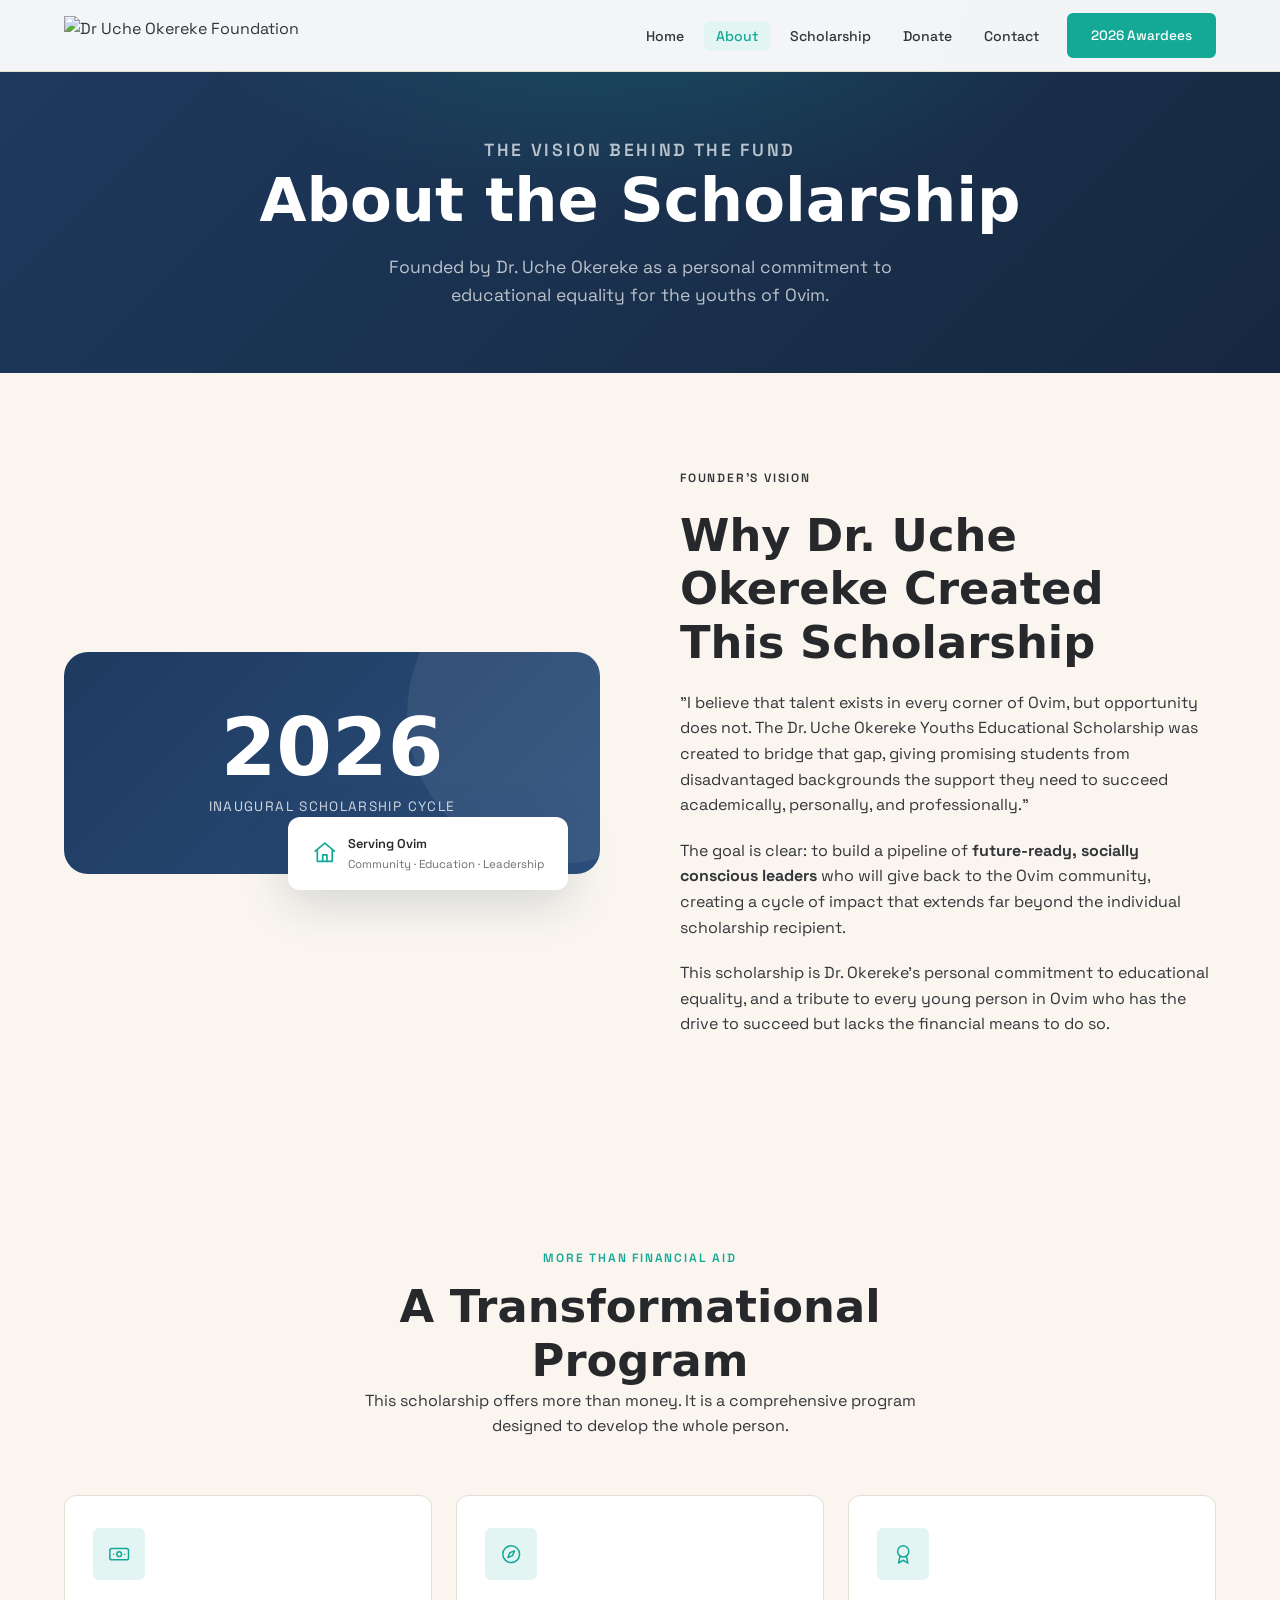
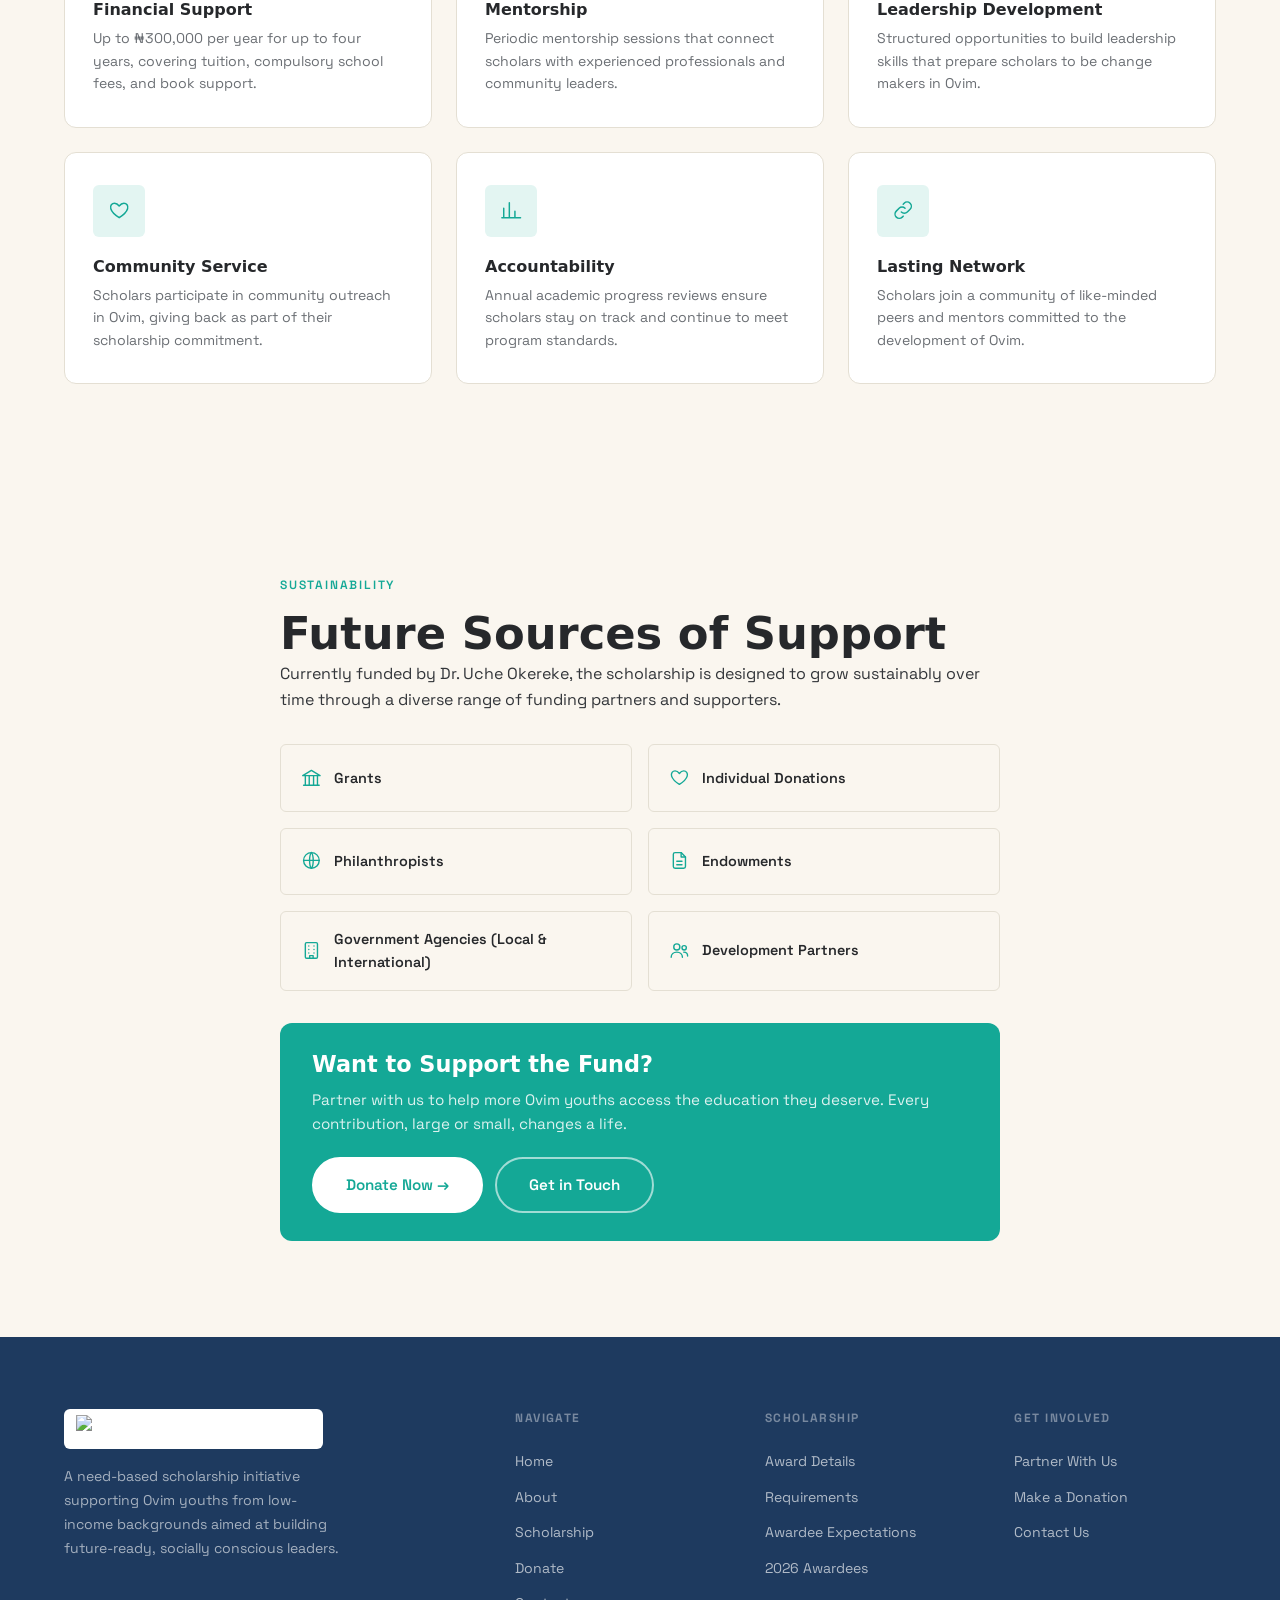
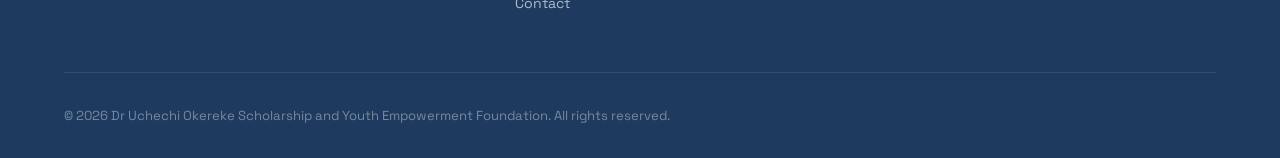
==== commit 971764a3: "removed emojis and replaced with favicons" ====
--- a/about.html
+++ b/about.html
@@ -52,7 +52,7 @@
             <div class="about__card-label">Inaugural Scholarship Cycle</div>
           </div>
           <div class="about__badge">
-            <div class="about__badge-icon">🏘️</div>
+            <div class="about__badge-icon"><svg class="icon" viewBox="0 0 24 24" aria-hidden="true"><path d="M3 10.5 12 3l9 7.5"/><path d="M5 9.5V20h14V9.5"/><path d="M10 20v-6h4v6"/></svg></div>
             <div class="about__badge-text">
               Serving Ovim
               <span>Community · Education · Leadership</span>
@@ -96,32 +96,32 @@
 
       <div class="eligibility-grid fade-up-stagger">
         <div class="eligibility-card">
-          <div class="eligibility-card__icon">💰</div>
+          <div class="eligibility-card__icon"><svg class="icon" viewBox="0 0 24 24" aria-hidden="true"><rect x="2" y="6" width="20" height="12" rx="2"/><circle cx="12" cy="12" r="2.5"/><path d="M6 12h.01M18 12h.01"/></svg></div>
           <h3>Financial Support</h3>
           <p>Up to ₦300,000 per year for up to four years, covering tuition, compulsory school fees, and book support.</p>
         </div>
         <div class="eligibility-card">
-          <div class="eligibility-card__icon">🧭</div>
+          <div class="eligibility-card__icon"><svg class="icon" viewBox="0 0 24 24" aria-hidden="true"><circle cx="12" cy="12" r="9"/><path d="m15.5 8.5-2 5-5 2 2-5z"/></svg></div>
           <h3>Mentorship</h3>
           <p>Periodic mentorship sessions that connect scholars with experienced professionals and community leaders.</p>
         </div>
         <div class="eligibility-card">
-          <div class="eligibility-card__icon">🏆</div>
+          <div class="eligibility-card__icon"><svg class="icon" viewBox="0 0 24 24" aria-hidden="true"><circle cx="12" cy="9" r="6"/><path d="m8.5 14.5-1.5 7 5-3 5 3-1.5-7"/></svg></div>
           <h3>Leadership Development</h3>
           <p>Structured opportunities to build leadership skills that prepare scholars to be change makers in Ovim.</p>
         </div>
         <div class="eligibility-card">
-          <div class="eligibility-card__icon">🤲</div>
+          <div class="eligibility-card__icon"><svg class="icon" viewBox="0 0 24 24" aria-hidden="true"><path d="M12 20s-7.5-4.6-9-9.5C2 7 4.2 4.5 7 4.5c1.9 0 3.5 1 5 3 1.5-2 3.1-3 5-3 2.8 0 5 2.5 4 6C19.5 15.4 12 20 12 20z"/></svg></div>
           <h3>Community Service</h3>
           <p>Scholars participate in community outreach in Ovim, giving back as part of their scholarship commitment.</p>
         </div>
         <div class="eligibility-card">
-          <div class="eligibility-card__icon">📊</div>
+          <div class="eligibility-card__icon"><svg class="icon" viewBox="0 0 24 24" aria-hidden="true"><path d="M4 20V10M10 20V4M16 20v-7M22 20H2"/></svg></div>
           <h3>Accountability</h3>
           <p>Annual academic progress reviews ensure scholars stay on track and continue to meet program standards.</p>
         </div>
         <div class="eligibility-card">
-          <div class="eligibility-card__icon">🔗</div>
+          <div class="eligibility-card__icon"><svg class="icon" viewBox="0 0 24 24" aria-hidden="true"><path d="M10 14a4.5 4.5 0 0 0 6.4 0l3-3a4.5 4.5 0 0 0-6.4-6.4l-1 1"/><path d="M14 10a4.5 4.5 0 0 0-6.4 0l-3 3a4.5 4.5 0 0 0 6.4 6.4l1-1"/></svg></div>
           <h3>Lasting Network</h3>
           <p>Scholars join a community of like-minded peers and mentors committed to the development of Ovim.</p>
         </div>
@@ -143,27 +143,27 @@
 
         <div style="display:grid;grid-template-columns:1fr 1fr;gap:16px;">
           <div style="display:flex;align-items:center;gap:12px;padding:16px 20px;background:var(--off-white);border:1px solid var(--border);border-radius:var(--radius-sm);">
-            <span style="font-size:1.3rem;">🏛️</span>
+            <span style="font-size:1.3rem;"><svg class="icon" viewBox="0 0 24 24" aria-hidden="true"><path d="M3 21h18M5 21V10M9.5 21V10M14.5 21V10M19 21V10M2 10l10-6 10 6z"/></svg></span>
             <span style="font-weight:600;font-size:0.9rem;color:var(--text-dark);">Grants</span>
           </div>
           <div style="display:flex;align-items:center;gap:12px;padding:16px 20px;background:var(--off-white);border:1px solid var(--border);border-radius:var(--radius-sm);">
-            <span style="font-size:1.3rem;">💛</span>
+            <span style="font-size:1.3rem;"><svg class="icon" viewBox="0 0 24 24" aria-hidden="true"><path d="M12 20s-7.5-4.6-9-9.5C2 7 4.2 4.5 7 4.5c1.9 0 3.5 1 5 3 1.5-2 3.1-3 5-3 2.8 0 5 2.5 4 6C19.5 15.4 12 20 12 20z"/></svg></span>
             <span style="font-weight:600;font-size:0.9rem;color:var(--text-dark);">Individual Donations</span>
           </div>
           <div style="display:flex;align-items:center;gap:12px;padding:16px 20px;background:var(--off-white);border:1px solid var(--border);border-radius:var(--radius-sm);">
-            <span style="font-size:1.3rem;">🌐</span>
+            <span style="font-size:1.3rem;"><svg class="icon" viewBox="0 0 24 24" aria-hidden="true"><circle cx="12" cy="12" r="9"/><path d="M3 12h18"/><path d="M12 3c2.8 3 2.8 15 0 18M12 3c-2.8 3-2.8 15 0 18"/></svg></span>
             <span style="font-weight:600;font-size:0.9rem;color:var(--text-dark);">Philanthropists</span>
           </div>
           <div style="display:flex;align-items:center;gap:12px;padding:16px 20px;background:var(--off-white);border:1px solid var(--border);border-radius:var(--radius-sm);">
-            <span style="font-size:1.3rem;">📜</span>
+            <span style="font-size:1.3rem;"><svg class="icon" viewBox="0 0 24 24" aria-hidden="true"><path d="M14 3H7a2 2 0 0 0-2 2v14a2 2 0 0 0 2 2h10a2 2 0 0 0 2-2V8z"/><path d="M14 3v5h5"/><path d="M9 13h6M9 17h6"/></svg></span>
             <span style="font-weight:600;font-size:0.9rem;color:var(--text-dark);">Endowments</span>
           </div>
           <div style="display:flex;align-items:center;gap:12px;padding:16px 20px;background:var(--off-white);border:1px solid var(--border);border-radius:var(--radius-sm);">
-            <span style="font-size:1.3rem;">🏢</span>
+            <span style="font-size:1.3rem;"><svg class="icon" viewBox="0 0 24 24" aria-hidden="true"><rect x="5" y="3" width="14" height="18" rx="1.5"/><path d="M9 7h.01M15 7h.01M9 11h.01M15 11h.01M9 15h.01M15 15h.01M10 21v-3h4v3"/></svg></span>
             <span style="font-weight:600;font-size:0.9rem;color:var(--text-dark);">Government Agencies (Local &amp; International)</span>
           </div>
           <div style="display:flex;align-items:center;gap:12px;padding:16px 20px;background:var(--off-white);border:1px solid var(--border);border-radius:var(--radius-sm);">
-            <span style="font-size:1.3rem;">🤝</span>
+            <span style="font-size:1.3rem;"><svg class="icon" viewBox="0 0 24 24" aria-hidden="true"><circle cx="9" cy="8" r="3.5"/><path d="M2.5 20c0-3.6 2.9-6 6.5-6s6.5 2.4 6.5 6"/><circle cx="17.5" cy="9" r="2.5"/><path d="M17 14c2.6 0 4.5 1.8 4.5 4.5"/></svg></span>
             <span style="font-weight:600;font-size:0.9rem;color:var(--text-dark);">Development Partners</span>
           </div>
         </div>
--- a/css/styles.css
+++ b/css/styles.css
@@ -1039,3 +1039,9 @@
 .awardee-soon { text-align:center; max-width:560px; margin:0 auto; padding:56px 32px; background:var(--white); border:1px solid var(--border); border-radius:var(--radius-lg); box-shadow:var(--shadow); }
 .awardee-soon__icon { font-size:3rem; margin-bottom:16px; }
 .awardee-card__community { font-size:.8rem; color:var(--text-muted); margin-bottom:10px; }
+
+/* ---------- Line icons (replace emoji) ---------- */
+.icon { width: 1em; height: 1em; fill: none; stroke: currentColor; stroke-width: 1.6; stroke-linecap: round; stroke-linejoin: round; flex-shrink: 0; vertical-align: -0.15em; color: var(--vivid-purple); }
+.icon--inherit { color: inherit; }
+.mission-strip .icon { color: var(--white); }
+.awardee-card__community .icon { color: var(--text-muted); }
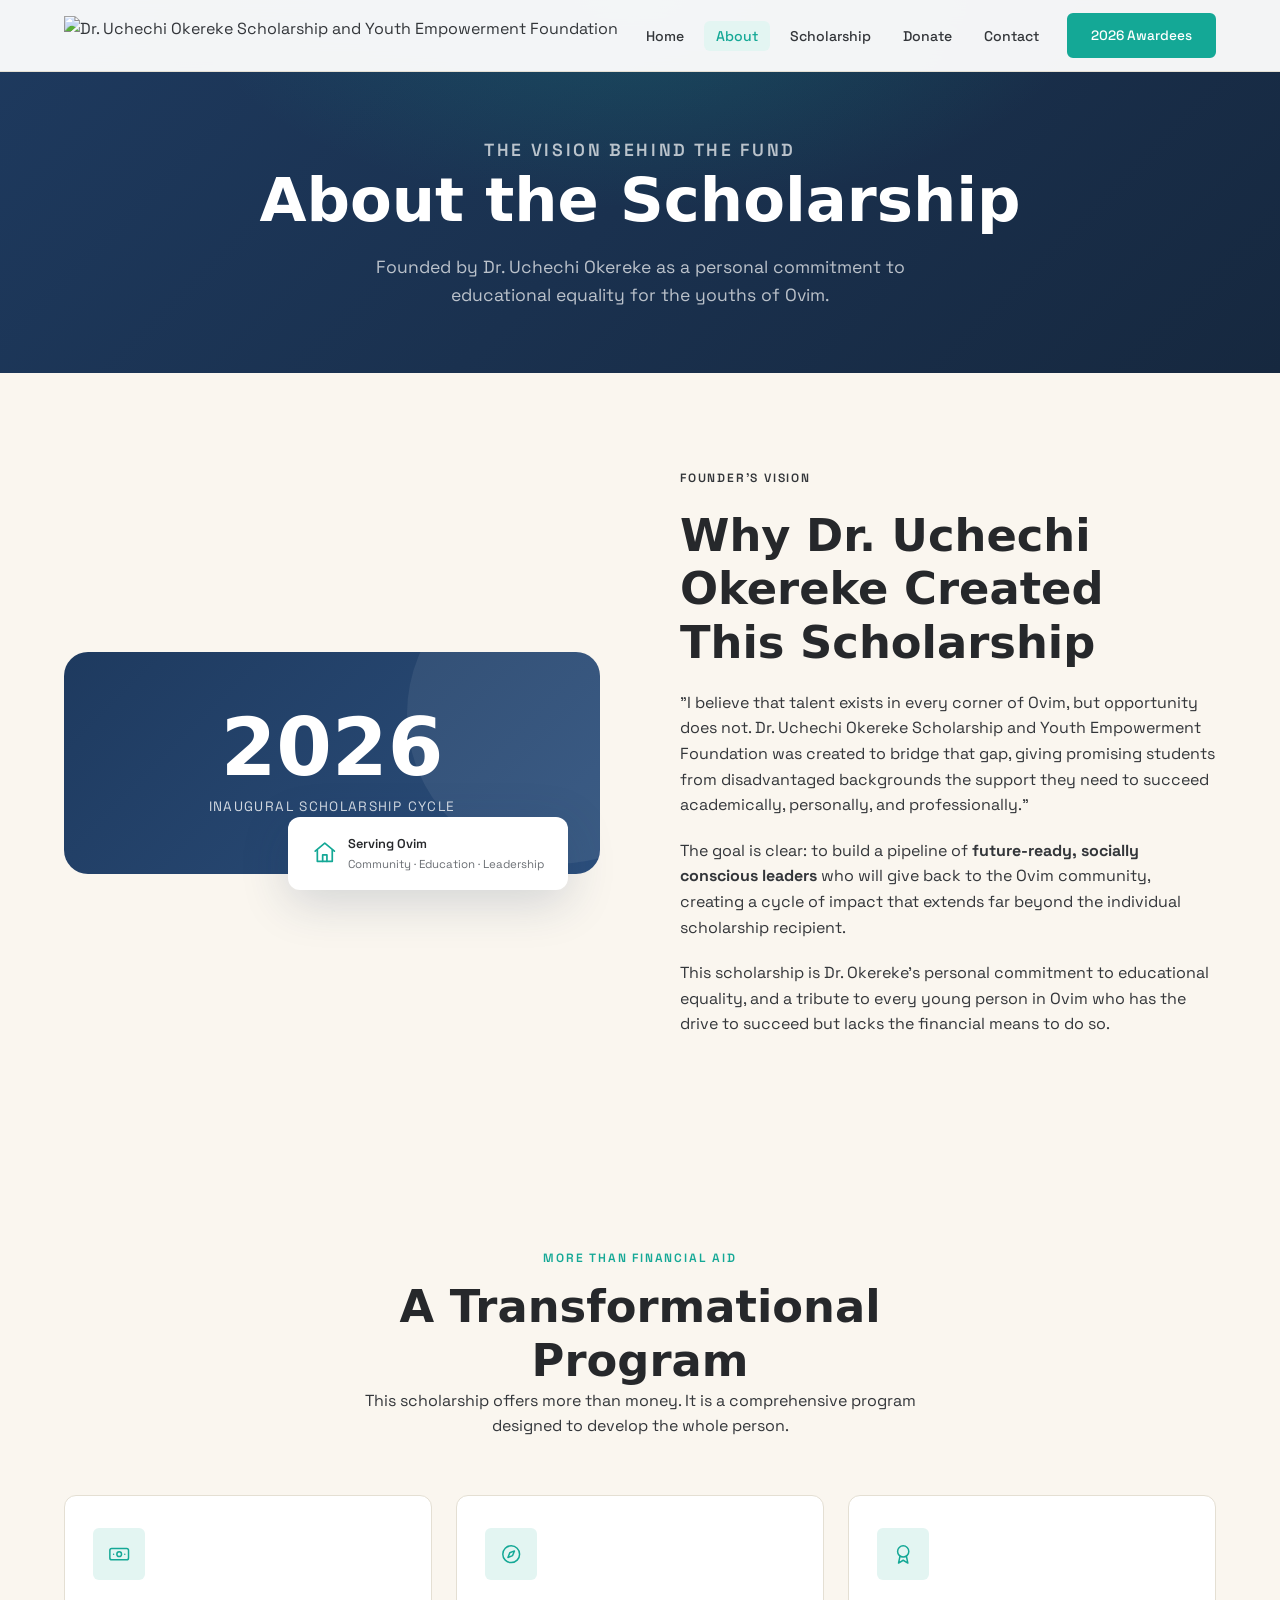
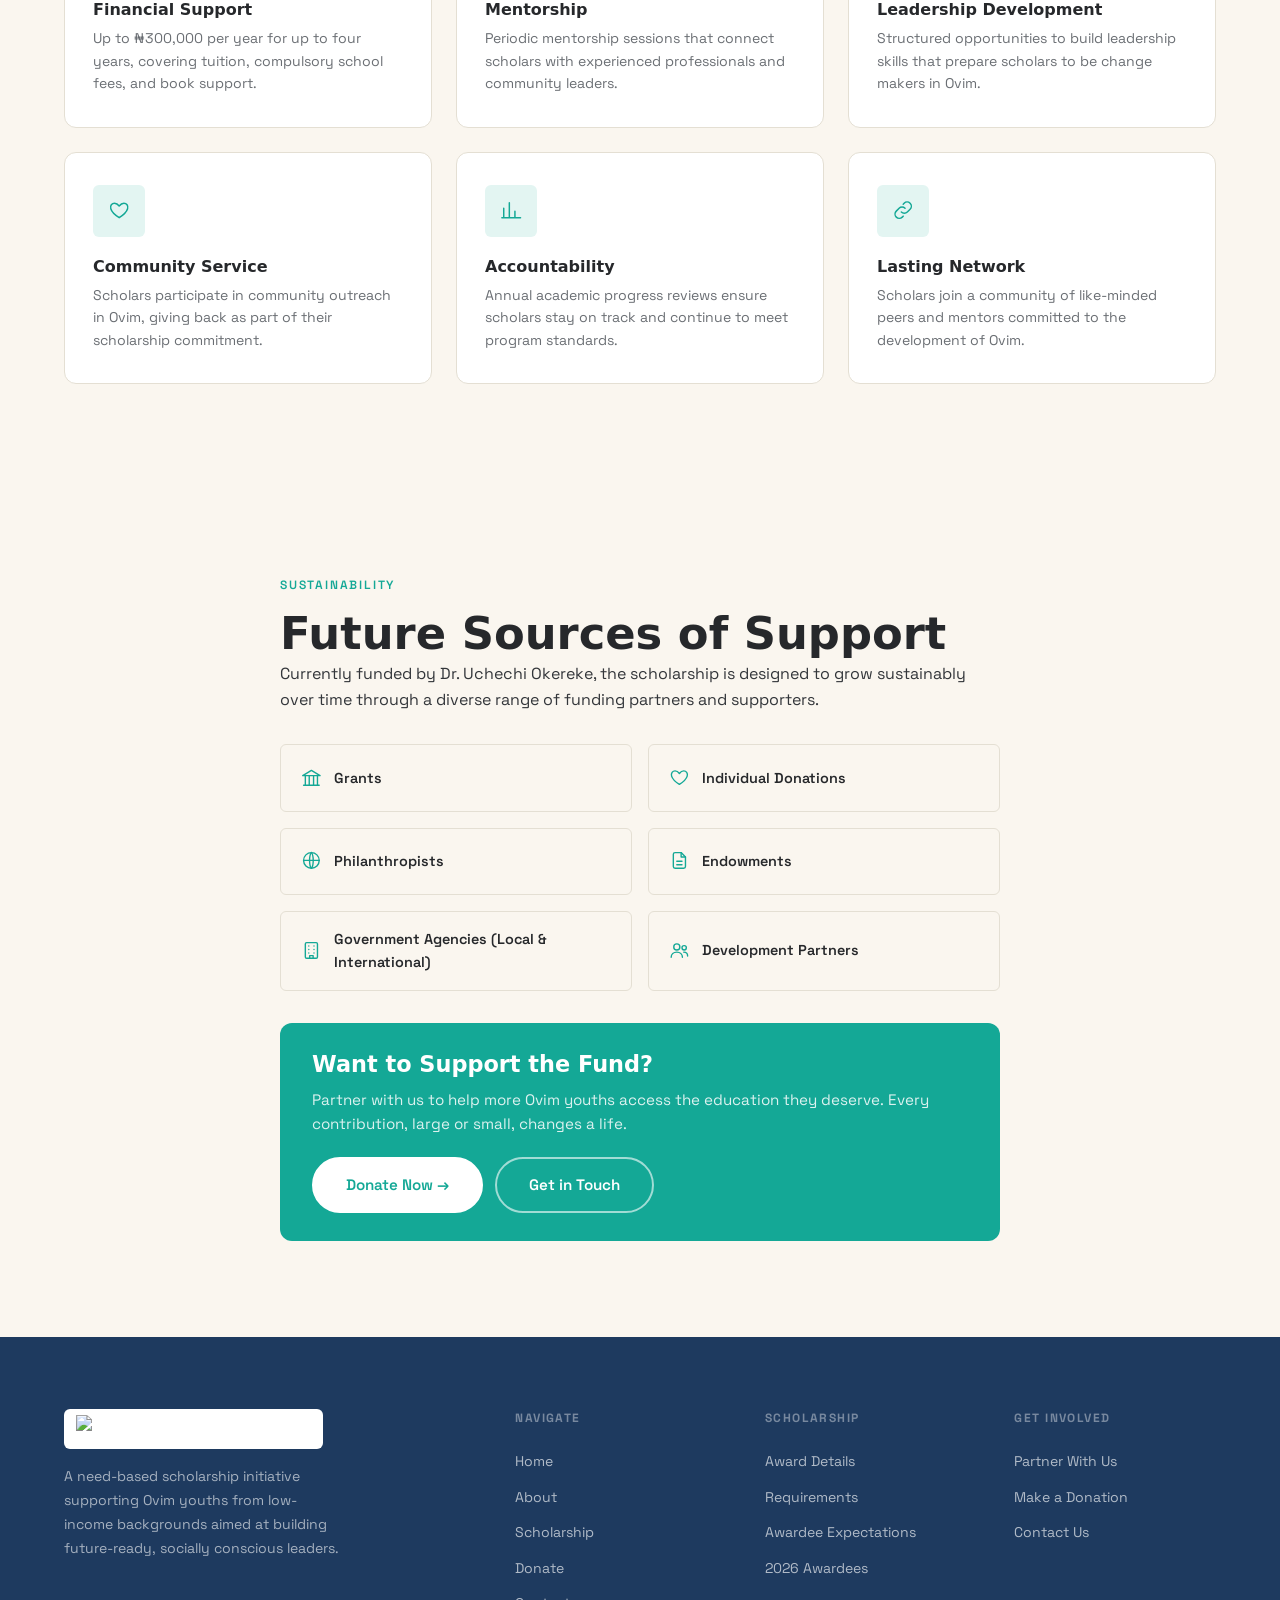
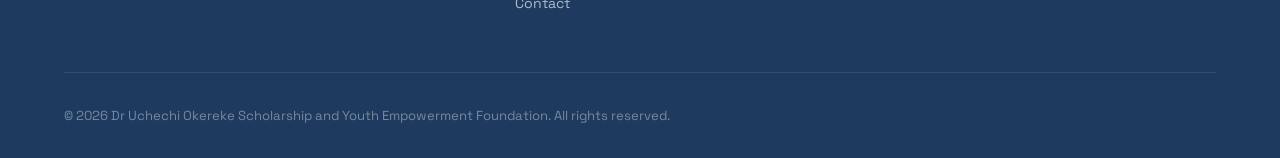
==== commit 29c76b43: "updated name" ====
--- a/about.html
+++ b/about.html
@@ -3,7 +3,7 @@
 <head>
   <meta charset="UTF-8" />
   <meta name="viewport" content="width=device-width, initial-scale=1.0" />
-  <title>About | Dr. Uche Okereke Youth Educational Fund</title>
+  <title>About | Dr. Uchechi Okereke Scholarship and Youth Empowerment Foundation</title>
   <meta property="og:site_name" content="Dr Uchechi Okereke Scholarship and Youth Empowerment Foundation">
   <meta name="description" content="Learn about Dr. Uche Okereke's vision to bridge the opportunity gap for Ovim youth through education." />
   <link rel="stylesheet" href="css/styles.css" />
@@ -15,7 +15,7 @@
   <nav class="navbar" role="navigation" aria-label="Main navigation">
     <div class="container">
       <a href="/" class="nav-logo">
-        <img src="/assets/duof-logo.png" alt="Dr Uche Okereke Foundation" class="nav-logo__full">
+        <img src="/assets/duof-logo.png" alt="Dr. Uchechi Okereke Scholarship and Youth Empowerment Foundation" class="nav-logo__full">
       </a>
       <button class="nav-toggle" id="navToggle" aria-label="Toggle menu" aria-expanded="false">
         <span></span><span></span><span></span>
@@ -36,7 +36,7 @@
     <div class="container">
       <p class="eyebrow eyebrow--white">The Vision Behind the Fund</p>
       <h1>About the Scholarship</h1>
-      <p>Founded by Dr. Uche Okereke as a personal commitment to educational equality for the youths of Ovim.</p>
+      <p>Founded by Dr. Uchechi Okereke as a personal commitment to educational equality for the youths of Ovim.</p>
     </div>
   </div>
 
@@ -62,10 +62,10 @@
 
         <div class="about__text fade-up">
           <p class="eyebrow">Founder's Vision</p>
-          <h2>Why Dr. Uche Okereke Created This Scholarship</h2>
+          <h2>Why Dr. Uchechi Okereke Created This Scholarship</h2>
           <p>
             "I believe that talent exists in every corner of Ovim, but opportunity does not.
-            The Dr. Uche Okereke Youths Educational Scholarship was created to bridge that gap, giving promising students from disadvantaged backgrounds the support they need to
+            Dr. Uchechi Okereke Scholarship and Youth Empowerment Foundation was created to bridge that gap, giving promising students from disadvantaged backgrounds the support they need to
             succeed academically, personally, and professionally."
           </p>
           <p>
@@ -137,7 +137,7 @@
         <p class="eyebrow">Sustainability</p>
         <h2>Future Sources of Support</h2>
         <p style="margin-bottom:32px;">
-          Currently funded by Dr. Uche Okereke, the scholarship is designed to grow sustainably
+          Currently funded by Dr. Uchechi Okereke, the scholarship is designed to grow sustainably
           over time through a diverse range of funding partners and supporters.
         </p>
 
